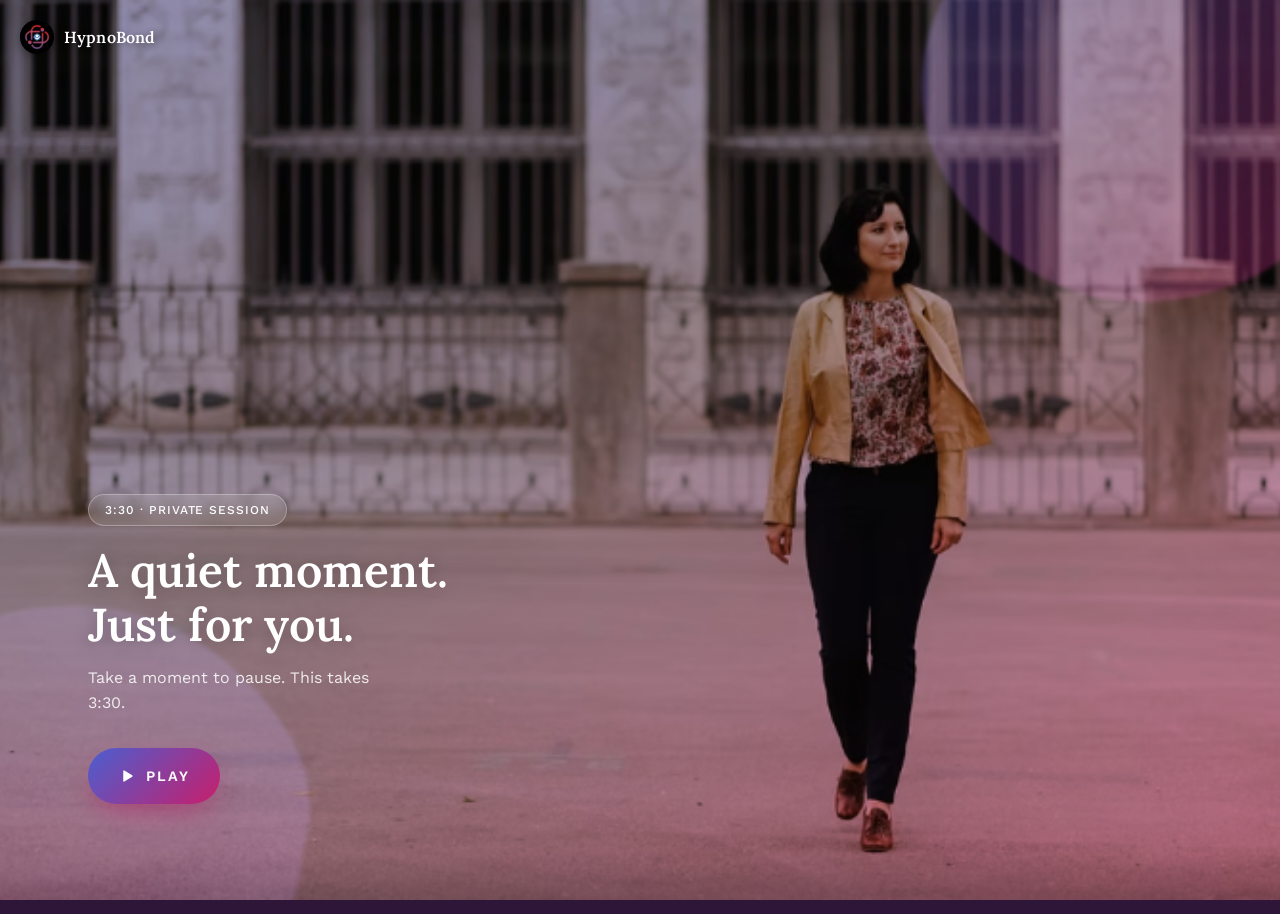
==== index.html @ 346a8b24 "Implement the concept without audio" ====
<!doctype html>
<html lang="en">
<head>
<meta charset="utf-8">
<meta name="viewport" content="width=device-width, initial-scale=1, viewport-fit=cover">
<title>HypnoBond Private</title>
<meta name="description" content="A private, guided moment from HypnoBond.">
<meta name="theme-color" content="#2E1638">
<link rel="icon" href="Assets/hypnobond-logo.jpg">
<link rel="apple-touch-icon" href="Assets/hypnobond-logo.jpg">

<link rel="preconnect" href="https://fonts.googleapis.com">
<link rel="preconnect" href="https://fonts.gstatic.com" crossorigin>
<link href="https://fonts.googleapis.com/css2?family=Lora:wght@500;600&family=Work+Sans:wght@400;500;600&display=swap" rel="stylesheet">

<link rel="stylesheet" href="styles/main.css">
</head>
<body data-state="arrival">

  <!-- Persistent atmosphere: photography + gradient + organic shapes. Stays mounted across every state; only its treatment (crop / blur / opacity) changes. -->
  <div class="atmosphere" aria-hidden="true">
    <div class="atmosphere__photo atmosphere__photo--arrival"></div>
    <div class="atmosphere__photo atmosphere__photo--quiet"></div>
    <div class="atmosphere__wash"></div>

    <svg class="atmosphere__blob atmosphere__blob--one" viewBox="0 0 600 600" preserveAspectRatio="xMidYMid slice">
      <defs>
        <linearGradient id="blobGradientOne" x1="0%" y1="0%" x2="100%" y2="100%">
          <stop offset="0%" stop-color="#4A5FD1"/>
          <stop offset="100%" stop-color="#C81E6B"/>
        </linearGradient>
      </defs>
      <path fill="url(#blobGradientOne)" d="M431,308Q414,416,306,436Q198,456,131,368Q64,280,124,181Q184,82,296,101Q408,120,433,214Q458,308,431,308Z"/>
    </svg>

    <svg class="atmosphere__blob atmosphere__blob--two" viewBox="0 0 600 600" preserveAspectRatio="xMidYMid slice">
      <defs>
        <linearGradient id="blobGradientTwo" x1="0%" y1="100%" x2="100%" y2="0%">
          <stop offset="0%" stop-color="#C81E6B"/>
          <stop offset="100%" stop-color="#4A5FD1"/>
        </linearGradient>
      </defs>
      <path fill="url(#blobGradientTwo)" d="M441,296Q432,392,338,422Q244,452,166,392Q88,332,101,232Q114,132,214,111Q314,90,388,157Q462,224,441,296Z"/>
    </svg>
  </div>

  <!-- Persistent brand mark. Not a navigation bar: a single fixed mark, present in every state. -->
  <header class="brand-mark">
    <span class="brand-mark__icon">
      <img src="Assets/hypnobond-logo.jpg" alt="" width="150" height="150">
    </span>
    <span class="brand-mark__word">HypnoBond</span>
  </header>

  <main class="experience">

    <!-- ARRIVAL -->
    <section class="view view--arrival" data-view="arrival" aria-hidden="false">
      <p class="badge">3:30 &middot; Private Session</p>
      <h1 class="headline">A quiet moment.<br>Just for you.</h1>
      <p class="supporting">Take a moment to pause. This takes 3:30.</p>

      <button class="cta" id="playButton" type="button">
        <span class="cta__icon" aria-hidden="true">
          <svg viewBox="0 0 24 24" width="18" height="18"><path fill="currentColor" d="M7 5.5v13a1 1 0 0 0 1.53.85l10.4-6.5a1 1 0 0 0 0-1.7l-10.4-6.5A1 1 0 0 0 7 5.5Z"/></svg>
        </span>
        <span class="cta__label">Play</span>
      </button>
    </section>

    <!-- AUDIO -->
    <section class="view view--audio" data-view="audio" aria-hidden="true">
      <p class="badge badge--quiet">3:30 &middot; Private Session</p>

      <div class="player">
        <svg class="player__ring" viewBox="0 0 140 140" aria-hidden="true">
          <defs>
            <linearGradient id="ringGradient" x1="0%" y1="0%" x2="100%" y2="100%">
              <stop offset="0%" stop-color="#4A5FD1"/>
              <stop offset="100%" stop-color="#C81E6B"/>
            </linearGradient>
          </defs>
          <circle class="player__ring-track" cx="70" cy="70" r="60"/>
          <circle class="player__ring-progress" id="ringProgress" cx="70" cy="70" r="60"/>
        </svg>

        <button class="player__control" id="playPauseButton" type="button" aria-label="Play">
          <svg class="icon icon--play" viewBox="0 0 24 24" width="26" height="26">
            <path fill="currentColor" d="M7 5.5v13a1 1 0 0 0 1.53.85l10.4-6.5a1 1 0 0 0 0-1.7l-10.4-6.5A1 1 0 0 0 7 5.5Z"/>
          </svg>
          <svg class="icon icon--pause is-hidden" viewBox="0 0 24 24" width="26" height="26">
            <path fill="currentColor" d="M7 5a1 1 0 0 1 1-1h2a1 1 0 0 1 1 1v14a1 1 0 0 1-1 1H8a1 1 0 0 1-1-1V5Zm7 0a1 1 0 0 1 1-1h2a1 1 0 0 1 1 1v14a1 1 0 0 1-1 1h-2a1 1 0 0 1-1-1V5Z"/>
          </svg>
        </button>
      </div>

      <p class="time" id="timeLabel" aria-live="off">0:00 / 3:30</p>

      <!-- Revealed only while paused (never during playback or autoplay). -->
      <button class="corner-action corner-action--left" id="backButton" type="button">Back</button>
      <button class="corner-action corner-action--right" id="reflectionCtaButton" type="button">Want us to send a reflection later?</button>
    </section>

    <!-- COMPLETION -->
    <section class="view view--completion" data-view="completion" aria-hidden="true">
      <h2 class="headline headline--completion">That&rsquo;s it.</h2>
      <p class="supporting supporting--completion">Continue with your day.</p>

      <!-- Revealed a few seconds after Completion settles, not simultaneously. -->
      <div class="reflect-invite" id="reflectInvite">
        <p class="reflect-invite__question">Would you like the option to reflect later?</p>
        <div class="choice-row">
          <button class="choice-btn" id="reflectYesInline" type="button">Yes</button>
          <button class="choice-btn choice-btn--ghost" id="reflectNotNowInline" type="button">Not now</button>
        </div>
      </div>
    </section>

    <!-- REFLECTION SETUP — prototype UI flow only, no backend/sending. -->
    <section class="view view--reflection" data-view="reflection" aria-hidden="true">
      <div class="reflect-panel" data-panel="ask">
        <h2 class="headline headline--reflect">Would you like the option to reflect later?</h2>
        <div class="choice-row">
          <button class="choice-btn" id="reflectYesFull" type="button">Yes</button>
          <button class="choice-btn choice-btn--ghost" id="reflectNotNowFull" type="button">Not now</button>
        </div>
      </div>

      <div class="reflect-panel" data-panel="timing">
        <h2 class="headline headline--reflect">When would you like to check back in?</h2>
        <div class="choice-row">
          <button class="choice-btn" data-timing="30m" type="button">30 minutes</button>
          <button class="choice-btn" data-timing="1h" type="button">1 hour</button>
          <button class="choice-btn" data-timing="3h" type="button">3 hours</button>
          <button class="choice-btn" data-timing="tomorrow" type="button">Tomorrow</button>
        </div>
      </div>

      <div class="reflect-panel" data-panel="channel">
        <h2 class="headline headline--reflect">How should we reach you?</h2>
        <div class="choice-row">
          <button class="choice-btn" data-channel="email" type="button">Email</button>
          <button class="choice-btn" data-channel="sms" type="button">SMS or WhatsApp</button>
        </div>
      </div>

      <div class="reflect-panel" data-panel="contact">
        <label class="field-label" id="reflectContactLabel" for="reflectContact">Email address</label>
        <input class="field" id="reflectContact" name="reflectContact" type="text" autocomplete="off">
      </div>

      <!-- Not part of the specified copy — a consistent step-back affordance
           reusing the same corner-action pattern from the Audio pause state,
           so no step in this flow is a dead end. Hidden on the first ("ask")
           panel since "Not now" already exits there. -->
      <button class="corner-action corner-action--left" id="reflectBackButton" type="button">Back</button>
    </section>

  </main>

  <!-- Live region for screen-reader state announcements only; no visible extra copy. -->
  <div class="visually-hidden" id="stateAnnouncer" role="status" aria-live="polite"></div>

  <script src="scripts/main.js"></script>
</body>
</html>
---- styles/main.css ----
/* ==========================================================================
   HYPNOBOND PRIVATE — Phase 1
   Design tokens extracted/approximated from the authentic HypnoBond site
   screenshots + reused brand assets. Single persistent experience shell;
   state transitions only (no route changes).
   ========================================================================== */

:root {
  /* Brand palette (approximated from HypnoBond screenshots) */
  --plum-900: #241531;   /* near-black plum used for text on light surfaces */
  --plum-800: #2E1638;   /* deepest atmosphere tone */
  --plum-700: #3A1E45;   /* header / utility-band tone */
  --indigo-500: #4A5FD1; /* gradient start */
  --magenta-500: #C81E6B;/* gradient end */
  --magenta-400: #D6247A;
  --blush-100: #F8E4EC;  /* soft pink surface, from the "About" section bg */
  --cream-50: #FBF7F4;   /* warm off-white canvas — avoids a stark/dark theme */
  --ink-muted: #6b5f72;  /* muted body copy on light surfaces */
  --white: #ffffff;

  --gradient-brand: linear-gradient(135deg, var(--indigo-500), var(--magenta-500));
  --gradient-brand-soft: linear-gradient(135deg, rgba(74,95,209,0.55), rgba(200,30,107,0.55));

  /* Type */
  --font-serif: 'Lora', 'PT Serif', Georgia, serif;
  --font-sans: 'Work Sans', 'Segoe UI', -apple-system, BlinkMacSystemFont, sans-serif;

  /* Motion */
  --ease-shell: cubic-bezier(0.22, 1, 0.36, 1);
  --duration-shell: 900ms;

  color-scheme: light;
}

* { box-sizing: border-box; }
html, body { height: 100%; }

body {
  margin: 0;
  font-family: var(--font-sans);
  background: var(--plum-800);
  color: var(--white);
  overflow-x: hidden;
  min-height: 100dvh;
  min-height: 100svh;
}

img { max-width: 100%; display: block; }

.visually-hidden {
  position: absolute;
  width: 1px; height: 1px;
  padding: 0; margin: -1px;
  overflow: hidden;
  clip: rect(0,0,0,0);
  white-space: nowrap;
  border: 0;
}

button {
  font-family: inherit;
  border: none;
  background: none;
  cursor: pointer;
  -webkit-tap-highlight-color: transparent;
}

/* ==========================================================================
   ATMOSPHERE — persistent background layer (photography + gradient + SVG)
   Shared across all three states; only its treatment changes per state.
   ========================================================================== */

.atmosphere {
  position: fixed;
  inset: 0;
  z-index: 0;
  overflow: hidden;
  background: var(--plum-800);
}

.atmosphere__photo {
  position: absolute;
  inset: 0;
  background-size: cover;
  background-position: center 30%;
  opacity: 0;
  transform: scale(1.06);
  filter: blur(0px) saturate(1);
  transition:
    opacity calc(var(--duration-shell) * 1.1) var(--ease-shell),
    transform calc(var(--duration-shell) * 1.4) var(--ease-shell),
    filter calc(var(--duration-shell) * 1.2) var(--ease-shell);
}

.atmosphere__photo--arrival {
  background-image: url('../Assets/Martina-landscape-image.png');
}

.atmosphere__photo--quiet {
  background-image: url('../Assets/Martina-img.jpeg');
  background-position: center 20%;
}

.atmosphere__wash {
  position: absolute;
  inset: 0;
  background: linear-gradient(155deg,
    rgba(74, 95, 209, 0.62) 0%,
    rgba(58, 30, 69, 0.55) 45%,
    rgba(200, 30, 107, 0.60) 100%);
  mix-blend-mode: multiply;
  transition: opacity calc(var(--duration-shell) * 1.1) var(--ease-shell),
              background calc(var(--duration-shell) * 1.1) var(--ease-shell);
}

.atmosphere__blob {
  position: absolute;
  width: 60vmax;
  height: 60vmax;
  opacity: 0.35;
  filter: blur(2px);
  transition: opacity var(--duration-shell) var(--ease-shell),
              transform calc(var(--duration-shell) * 1.6) var(--ease-shell);
  mix-blend-mode: screen;
}

.atmosphere__blob--one { top: -18vmax; right: -20vmax; }
.atmosphere__blob--two { bottom: -24vmax; left: -18vmax; opacity: 0.28; }

/* State: ARRIVAL — full photo, moderate wash, quiet blobs */
body[data-state="arrival"] .atmosphere__photo--arrival { opacity: 1; transform: scale(1); }
body[data-state="arrival"] .atmosphere__photo--quiet { opacity: 0; }
body[data-state="arrival"] .atmosphere__wash { opacity: 0.85; }
body[data-state="arrival"] .atmosphere__blob--one { transform: translate(4%, -4%); }
body[data-state="arrival"] .atmosphere__blob--two { transform: translate(-4%, 4%); }

/* State: AUDIO — photo recedes (scaled/blurred/dimmed), wash deepens, blobs step forward */
body[data-state="audio"] .atmosphere__photo--arrival {
  opacity: 0.45;
  transform: scale(1.18);
  filter: blur(6px) saturate(0.9);
}
body[data-state="audio"] .atmosphere__photo--quiet { opacity: 0; }
body[data-state="audio"] .atmosphere__wash { opacity: 1; }
body[data-state="audio"] .atmosphere__blob--one { transform: translate(-2%, 2%) scale(1.08); opacity: 0.45; }
body[data-state="audio"] .atmosphere__blob--two { transform: translate(2%, -2%) scale(1.08); opacity: 0.4; }

/* Audio, actively playing — recedes a step further than the paused/idle
   audio baseline above, so the control reads as the sole focus while
   something is actually happening. Pausing eases back to the baseline. */
body[data-state="audio"][data-playing="true"] .atmosphere__photo--arrival {
  opacity: 0.3;
  transform: scale(1.22);
  filter: blur(8px) saturate(0.85);
}
body[data-state="audio"][data-playing="true"] .atmosphere__blob--one { opacity: 0.3; }
body[data-state="audio"][data-playing="true"] .atmosphere__blob--two { opacity: 0.26; }
body[data-state="audio"][data-playing="true"] .brand-mark { opacity: 0.45; }
body[data-state="audio"][data-playing="true"] .badge--quiet { opacity: 0.55; }

/* State: COMPLETION — atmosphere settles; quiet portrait very subtle, gradient calm */
body[data-state="completion"] .atmosphere__photo--arrival { opacity: 0; }
body[data-state="completion"] .atmosphere__photo--quiet {
  opacity: 0.28;
  transform: scale(1.1);
  filter: blur(3px) saturate(0.85);
}
body[data-state="completion"] .atmosphere__wash {
  opacity: 0.9;
  background: linear-gradient(160deg,
    rgba(58, 30, 69, 0.75) 0%,
    rgba(74, 95, 209, 0.35) 55%,
    rgba(200, 30, 107, 0.30) 100%);
}
body[data-state="completion"] .atmosphere__blob--one { opacity: 0.22; transform: translate(6%, -6%) scale(0.9); }
body[data-state="completion"] .atmosphere__blob--two { opacity: 0.18; transform: translate(-6%, 6%) scale(0.9); }

/* ==========================================================================
   BRAND MARK — persistent, not a nav bar
   ========================================================================== */

.brand-mark {
  position: fixed;
  top: max(20px, env(safe-area-inset-top));
  left: 20px;
  z-index: 10;
  display: flex;
  align-items: center;
  gap: 10px;
  transition: opacity calc(var(--duration-shell) * 0.9) var(--ease-shell);
}

.brand-mark__icon {
  width: 34px;
  height: 34px;
  border-radius: 50%;
  overflow: hidden;
  flex-shrink: 0;
  box-shadow: 0 2px 10px rgba(0,0,0,0.35);
  background: var(--plum-900);
}

.brand-mark__icon img {
  width: 100%;
  height: 100%;
  object-fit: cover;
}

.brand-mark__word {
  font-family: var(--font-serif);
  font-weight: 600;
  font-size: 1rem;
  letter-spacing: 0.01em;
  color: var(--white);
  text-shadow: 0 1px 6px rgba(0,0,0,0.35);
}

/* ==========================================================================
   EXPERIENCE SHELL — the swapping content layer
   ========================================================================== */

.experience {
  position: relative;
  z-index: 1;
  min-height: 100dvh;
  min-height: 100svh;
  display: flex;
  flex-direction: column;
}

.view {
  position: absolute;
  inset: 0;
  display: flex;
  flex-direction: column;
  padding: 0 24px;
  opacity: 0;
  transform: translateY(14px);
  pointer-events: none;
  transition: opacity calc(var(--duration-shell) * 0.85) var(--ease-shell),
              transform calc(var(--duration-shell) * 0.85) var(--ease-shell);
}

.view--arrival {
  justify-content: flex-end;
  padding-bottom: max(56px, env(safe-area-inset-bottom));
}

.view--audio {
  justify-content: center;
  align-items: center;
  text-align: center;
  /* A touch of scale-in (on top of the shared fade/translate) so Audio
     feels like it settles into place from the CTA, not a hard cut to a
     separate screen. */
  transform: translateY(14px) scale(0.98);
}

.view--completion {
  justify-content: center;
  align-items: center;
  text-align: center;
}

/* Reflection Setup shares Completion's plain fade/translate (no scale-in) —
   it should read as growing out of Completion, not as its own app screen. */
.view--reflection {
  justify-content: center;
  align-items: center;
  text-align: center;
}

body[data-state="arrival"] .view--arrival,
body[data-state="completion"] .view--completion,
body[data-state="reflection"] .view--reflection {
  opacity: 1;
  transform: translateY(0);
  pointer-events: auto;
}

body[data-state="audio"] .view--audio {
  opacity: 1;
  transform: translateY(0) scale(1);
  pointer-events: auto;
}

/* ==========================================================================
   TYPOGRAPHY & SHARED ELEMENTS
   ========================================================================== */

.badge {
  align-self: flex-start;
  display: inline-flex;
  align-items: center;
  margin: 0 0 18px;
  padding: 8px 16px;
  border-radius: 999px;
  background: rgba(255,255,255,0.14);
  border: 1px solid rgba(255,255,255,0.28);
  backdrop-filter: blur(6px);
  -webkit-backdrop-filter: blur(6px);
  font-size: 0.75rem;
  font-weight: 500;
  letter-spacing: 0.08em;
  text-transform: uppercase;
  color: var(--white);
  transition: opacity calc(var(--duration-shell) * 0.9) var(--ease-shell);
}

.badge--quiet {
  align-self: center;
  opacity: 0.85;
}

.headline {
  margin: 0 0 14px;
  font-family: var(--font-serif);
  font-weight: 600;
  font-size: clamp(1.9rem, 7vw, 2.75rem);
  line-height: 1.18;
  color: var(--white);
  max-width: 15ch;
  text-shadow: 0 2px 18px rgba(0,0,0,0.25);
}

.headline--completion {
  max-width: 12ch;
  font-size: clamp(2rem, 7vw, 2.9rem);
}

.supporting {
  margin: 0 0 32px;
  font-size: 1rem;
  line-height: 1.55;
  color: rgba(255,255,255,0.86);
  max-width: 32ch;
}

.supporting--completion {
  margin-bottom: 0;
  color: rgba(255,255,255,0.78);
}

/* ==========================================================================
   ARRIVAL CTA
   ========================================================================== */

.cta {
  align-self: flex-start;
  display: inline-flex;
  align-items: center;
  gap: 10px;
  padding: 16px 30px;
  min-height: 56px;
  border-radius: 999px;
  background: var(--gradient-brand);
  color: var(--white);
  font-size: 0.9rem;
  font-weight: 600;
  letter-spacing: 0.14em;
  text-transform: uppercase;
  box-shadow: 0 12px 30px -8px rgba(200, 30, 107, 0.55);
  outline: none;
  transition: transform 220ms var(--ease-shell), box-shadow 220ms var(--ease-shell);
}

.cta:active {
  transform: scale(0.97);
  box-shadow: 0 6px 18px -6px rgba(200, 30, 107, 0.5);
}

/* Focus-visible only (keyboard/assistive-tech focus, not mouse/touch clicks).
   Layered ring — dark gap, white ring, brand-magenta glow — stays legible
   whether the button sits over the light plaza photo or the darker wash. */
.cta:focus-visible {
  box-shadow:
    0 12px 30px -8px rgba(200, 30, 107, 0.55),
    0 0 0 4px var(--plum-800),
    0 0 0 7px var(--white),
    0 0 0 10px rgba(200, 30, 107, 0.7);
}

.cta__icon {
  display: inline-flex;
  width: 18px;
  height: 18px;
}

/* ==========================================================================
   AUDIO PLAYER
   ========================================================================== */

.player {
  position: relative;
  width: clamp(180px, 50vw, 220px);
  height: clamp(180px, 50vw, 220px);
  margin-bottom: 24px;
  display: flex;
  align-items: center;
  justify-content: center;
}

/* Slow, quiet breathing while actually playing — not a waveform/visualizer,
   just enough life to signal "something is happening" without competing
   with the ring's own progress motion. Paused holds still. */
@keyframes hb-player-breathe {
  0%, 100% { transform: scale(1); }
  50% { transform: scale(1.035); }
}

body[data-state="audio"][data-playing="true"] .player {
  animation: hb-player-breathe 4200ms var(--ease-shell) infinite;
}

.player__ring {
  position: absolute;
  inset: 0;
  width: 100%;
  height: 100%;
  transform: rotate(-90deg);
}

.player__ring-track {
  fill: rgba(255,255,255,0.35);
  fill-opacity: 0.08;
  stroke: rgba(255,255,255,0.25);
  stroke-width: 2;
}

.player__ring-progress {
  fill: none;
  stroke: url(#ringGradient);
  stroke-width: 3;
  stroke-linecap: round;
  stroke-dasharray: 377;
  stroke-dashoffset: 377;
  transition: stroke-dashoffset 960ms linear;
}

.player__control {
  position: relative;
  z-index: 1;
  width: 84px;
  height: 84px;
  border-radius: 50%;
  display: flex;
  align-items: center;
  justify-content: center;
  background: var(--gradient-brand);
  color: var(--white);
  box-shadow: 0 14px 32px -10px rgba(200, 30, 107, 0.6);
  outline: none;
  transition: transform 220ms var(--ease-shell), box-shadow 220ms var(--ease-shell);
}

.player__control:active { transform: scale(0.94); }

/* Focus-visible only — same layered ring treatment as the Arrival CTA,
   so the focus language reads as one system across both controls. */
.player__control:focus-visible {
  box-shadow:
    0 14px 32px -10px rgba(200, 30, 107, 0.6),
    0 0 0 4px var(--plum-800),
    0 0 0 7px var(--white),
    0 0 0 10px rgba(200, 30, 107, 0.7);
}

.player__control .icon--play { margin-left: 3px; }
.player__control .is-hidden { display: none; }

.time {
  margin: 0;
  font-variant-numeric: tabular-nums;
  font-size: 0.95rem;
  letter-spacing: 0.04em;
  color: rgba(255,255,255,0.8);
}

/* ==========================================================================
   CORNER ACTIONS — Back / reflection CTA (Audio pause), step-back (Reflection)
   Quiet pill treatment (same family as .badge), not a loud primary CTA.
   ========================================================================== */

.corner-action {
  position: absolute;
  bottom: max(28px, env(safe-area-inset-bottom));
  display: inline-flex;
  align-items: center;
  justify-content: center;
  min-height: 44px;
  padding: 11px 18px;
  border-radius: 999px;
  background: rgba(255,255,255,0.12);
  border: 1px solid rgba(255,255,255,0.26);
  backdrop-filter: blur(6px);
  -webkit-backdrop-filter: blur(6px);
  color: var(--white);
  font-size: 0.78rem;
  font-weight: 500;
  line-height: 1.3;
  letter-spacing: 0.01em;
  text-align: left;
  outline: none;
  opacity: 0;
  transform: translateY(8px);
  pointer-events: none;
  transition: opacity calc(var(--duration-shell) * 0.7) var(--ease-shell),
              transform calc(var(--duration-shell) * 0.7) var(--ease-shell),
              background 200ms var(--ease-shell);
}

.corner-action:active { background: rgba(255,255,255,0.22); }

.corner-action--left { left: max(20px, env(safe-area-inset-left)); }

.corner-action--right {
  right: max(20px, env(safe-area-inset-right));
  max-width: 46%;
  text-align: right;
}

/* Only while paused in Audio — never during playback, never on autoplay.
   Scoped to .view--audio specifically: .corner-action is a shared class
   (also used by #reflectBackButton in the Reflection view), so an
   unscoped body[data-state="audio"] .corner-action would incorrectly
   reveal that unrelated button too since it matches by class anywhere
   in the DOM regardless of which view it actually belongs to. */
body[data-state="audio"][data-playing="false"] .view--audio .corner-action {
  opacity: 1;
  transform: translateY(0);
  pointer-events: auto;
}

/* Reflection Setup's step-back button — hidden on the first ("ask") panel. */
body[data-state="reflection"]:not([data-reflect-step="ask"]) #reflectBackButton {
  opacity: 1;
  transform: translateY(0);
  pointer-events: auto;
}

/* ==========================================================================
   CHOICE BUTTONS — Yes/Not now, timing, channel options
   ========================================================================== */

.choice-row {
  display: flex;
  flex-wrap: wrap;
  gap: 12px;
  justify-content: center;
}

.choice-btn {
  display: inline-flex;
  align-items: center;
  justify-content: center;
  min-width: 120px;
  min-height: 52px;
  padding: 14px 26px;
  border-radius: 999px;
  background: var(--gradient-brand);
  color: var(--white);
  font-size: 0.85rem;
  font-weight: 600;
  letter-spacing: 0.06em;
  text-transform: uppercase;
  outline: none;
  box-shadow: 0 10px 26px -8px rgba(200, 30, 107, 0.5);
  transition: transform 200ms var(--ease-shell), box-shadow 200ms var(--ease-shell), background 200ms var(--ease-shell);
}

.choice-btn:active { transform: scale(0.96); }

.choice-btn--ghost {
  background: rgba(255,255,255,0.12);
  border: 1px solid rgba(255,255,255,0.28);
  box-shadow: none;
}

.choice-btn--ghost:active { background: rgba(255,255,255,0.2); }

/* Same layered-ring language as the Phase 1 focus-visible treatment. */
.corner-action:focus-visible {
  box-shadow:
    0 0 0 4px var(--plum-800),
    0 0 0 7px var(--white),
    0 0 0 10px rgba(200, 30, 107, 0.7);
}

.choice-btn:focus-visible {
  box-shadow:
    0 10px 26px -8px rgba(200, 30, 107, 0.5),
    0 0 0 4px var(--plum-800),
    0 0 0 7px var(--white),
    0 0 0 10px rgba(200, 30, 107, 0.7);
}

/* ==========================================================================
   COMPLETION — delayed reflection invite
   Stays hidden until data-reflect-invite="visible" is set (a few seconds
   after Completion settles), so it never competes with "That's it."
   ========================================================================== */

.reflect-invite {
  margin-top: 40px;
  opacity: 0;
  transform: translateY(10px);
  pointer-events: none;
  transition: opacity calc(var(--duration-shell) * 1.1) var(--ease-shell),
              transform calc(var(--duration-shell) * 1.1) var(--ease-shell);
}

body[data-state="completion"][data-reflect-invite="visible"] .reflect-invite {
  opacity: 1;
  transform: translateY(0);
  pointer-events: auto;
}

.reflect-invite__question {
  margin: 0 0 18px;
  font-size: 0.95rem;
  line-height: 1.5;
  color: rgba(255,255,255,0.85);
}

/* ==========================================================================
   REFLECTION SETUP — calm, minimal, one question at a time
   ========================================================================== */

.reflect-panel {
  position: absolute;
  inset: 0;
  display: flex;
  flex-direction: column;
  align-items: center;
  justify-content: center;
  padding: 0 24px;
  opacity: 0;
  pointer-events: none;
  transition: opacity calc(var(--duration-shell) * 0.7) var(--ease-shell);
}

body[data-state="reflection"][data-reflect-step="ask"] .reflect-panel[data-panel="ask"],
body[data-state="reflection"][data-reflect-step="timing"] .reflect-panel[data-panel="timing"],
body[data-state="reflection"][data-reflect-step="channel"] .reflect-panel[data-panel="channel"],
body[data-state="reflection"][data-reflect-step="contact"] .reflect-panel[data-panel="contact"] {
  opacity: 1;
  pointer-events: auto;
}

.headline--reflect {
  max-width: 18ch;
  margin-bottom: 32px;
  font-size: clamp(1.5rem, 6vw, 2.1rem);
}

.field-label {
  display: block;
  margin-bottom: 10px;
  font-size: 0.85rem;
  letter-spacing: 0.03em;
  color: rgba(255,255,255,0.85);
}

.field {
  width: 100%;
  max-width: 320px;
  padding: 14px 18px;
  border-radius: 14px;
  border: 1px solid rgba(255,255,255,0.32);
  background: rgba(255,255,255,0.08);
  color: var(--white);
  font-family: inherit;
  font-size: 1rem;
  outline: none;
  transition: border-color 200ms var(--ease-shell), box-shadow 200ms var(--ease-shell);
}

.field::placeholder { color: rgba(255,255,255,0.45); }

.field:focus-visible {
  border-color: rgba(255,255,255,0.6);
  box-shadow:
    0 0 0 4px var(--plum-800),
    0 0 0 7px var(--white),
    0 0 0 10px rgba(200, 30, 107, 0.7);
}

/* ==========================================================================
   RESPONSIVE — mobile-first, layered up for tablet / desktop
   ========================================================================== */

@media (min-width: 600px) {
  .view--arrival { padding: 0 48px 72px; }
  .view--audio, .view--completion { padding: 0 48px; }
  .headline { font-size: clamp(2.3rem, 5vw, 3.2rem); }
  .player { width: clamp(220px, 30vw, 260px); height: clamp(220px, 30vw, 260px); }
}

@media (min-width: 1024px) {
  .view--arrival {
    max-width: 640px;
    padding: 0 0 96px 88px;
  }
  .view--audio, .view--completion { max-width: 640px; margin: 0 auto; }
  .headline { font-size: clamp(2.6rem, 3.6vw, 3.6rem); }

  /* More generous breathing room around the player on the larger canvas,
     so it doesn't read as a small widget lost in open space. */
  .badge--quiet { margin-bottom: 28px; }
  .player { margin-bottom: 32px; }
}

/* ==========================================================================
   MOTION SAFETY
   ========================================================================== */

@media (prefers-reduced-motion: reduce) {
  * {
    transition-duration: 1ms !important;
    animation-duration: 1ms !important;
  }
}

/* box-shadow focus rings are invisible under forced-colors (e.g. Windows
   High Contrast) since it strips custom shadows/backgrounds — fall back
   to a system-drawn outline there so focus is never lost. */
@media (forced-colors: active) {
  .cta:focus-visible,
  .player__control:focus-visible,
  .corner-action:focus-visible,
  .choice-btn:focus-visible,
  .field:focus-visible {
    outline: 3px solid CanvasText;
    outline-offset: 4px;
  }
}
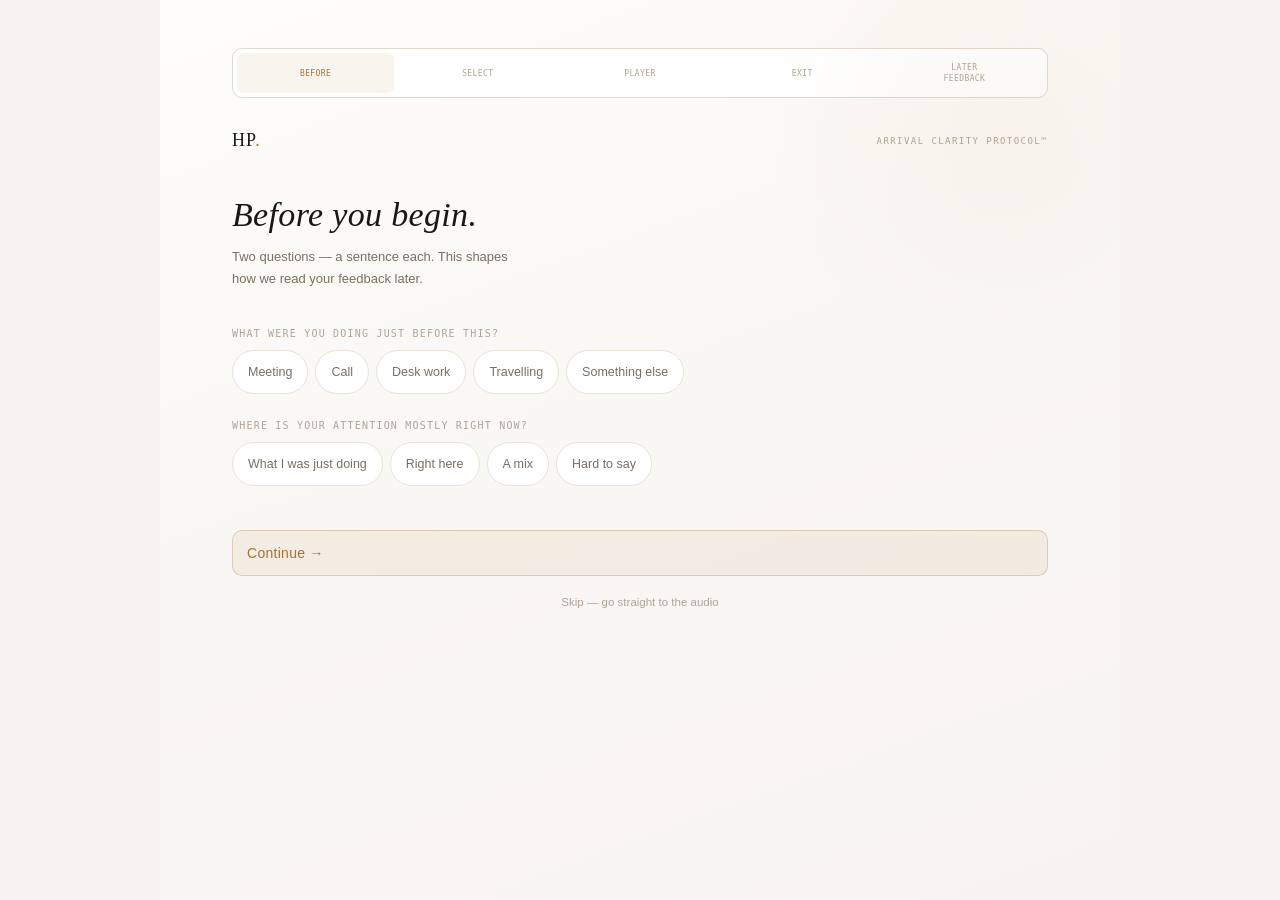
==== commit 54f64dec: "Change the layout" ====
--- a/index.html
+++ b/index.html
@@ -1,166 +1,231 @@
-<!doctype html>
+<!DOCTYPE html>
 <html lang="en">
 <head>
-<meta charset="utf-8">
-<meta name="viewport" content="width=device-width, initial-scale=1, viewport-fit=cover">
-<title>HypnoBond Private</title>
-<meta name="description" content="A private, guided moment from HypnoBond.">
-<meta name="theme-color" content="#2E1638">
-<link rel="icon" href="Assets/hypnobond-logo.jpg">
-<link rel="apple-touch-icon" href="Assets/hypnobond-logo.jpg">
-
+<meta charset="UTF-8">
+<meta name="viewport" content="width=device-width, initial-scale=1.0">
+<title>HypnoBond Private — Arrival Clarity Protocol</title>
+
+<!-- FIX: none of these existed in the original file (Sections 10-11 of the
+     implementation guide require them: no search indexing, iOS home-screen
+     behaviour, and a client-side CSP floor — real CSP headers still need
+     to be set at the hosting layer once deployed). -->
+<meta name="robots" content="noindex, nofollow">
+<meta name="theme-color" content="#F7F4F0">
+<meta name="apple-mobile-web-app-capable" content="yes">
+<meta http-equiv="Content-Security-Policy" content="default-src 'self'; style-src 'self' https://fonts.googleapis.com 'unsafe-inline'; font-src 'self' https://fonts.gstatic.com; img-src 'self' data:; media-src 'self' https://cdn.hypnobondprivate.com; connect-src 'self'; script-src 'self';">
+
+<!-- FIX: fonts were loaded via a CSS @import inside <style>, which blocks
+     the render tree on an extra round-trip. A <link> (with preconnect)
+     can be fetched in parallel with the rest of the page. Same fonts,
+     same weights — nothing about the type system changed. -->
 <link rel="preconnect" href="https://fonts.googleapis.com">
 <link rel="preconnect" href="https://fonts.gstatic.com" crossorigin>
-<link href="https://fonts.googleapis.com/css2?family=Lora:wght@500;600&family=Work+Sans:wght@400;500;600&display=swap" rel="stylesheet">
+<link href="https://fonts.googleapis.com/css2?family=Cormorant+Garamond:ital,wght@0,300;0,400;0,500;1,300;1,400&family=Inter:wght@300;400;500&family=IBM+Plex+Mono:wght@400;500&display=swap" rel="stylesheet">
 
 <link rel="stylesheet" href="styles/main.css">
 </head>
-<body data-state="arrival">
-
-  <!-- Persistent atmosphere: photography + gradient + organic shapes. Stays mounted across every state; only its treatment (crop / blur / opacity) changes. -->
-  <div class="atmosphere" aria-hidden="true">
-    <div class="atmosphere__photo atmosphere__photo--arrival"></div>
-    <div class="atmosphere__photo atmosphere__photo--quiet"></div>
-    <div class="atmosphere__wash"></div>
-
-    <svg class="atmosphere__blob atmosphere__blob--one" viewBox="0 0 600 600" preserveAspectRatio="xMidYMid slice">
-      <defs>
-        <linearGradient id="blobGradientOne" x1="0%" y1="0%" x2="100%" y2="100%">
-          <stop offset="0%" stop-color="#4A5FD1"/>
-          <stop offset="100%" stop-color="#C81E6B"/>
-        </linearGradient>
-      </defs>
-      <path fill="url(#blobGradientOne)" d="M431,308Q414,416,306,436Q198,456,131,368Q64,280,124,181Q184,82,296,101Q408,120,433,214Q458,308,431,308Z"/>
-    </svg>
-
-    <svg class="atmosphere__blob atmosphere__blob--two" viewBox="0 0 600 600" preserveAspectRatio="xMidYMid slice">
-      <defs>
-        <linearGradient id="blobGradientTwo" x1="0%" y1="100%" x2="100%" y2="0%">
-          <stop offset="0%" stop-color="#C81E6B"/>
-          <stop offset="100%" stop-color="#4A5FD1"/>
-        </linearGradient>
-      </defs>
-      <path fill="url(#blobGradientTwo)" d="M441,296Q432,392,338,422Q244,452,166,392Q88,332,101,232Q114,132,214,111Q314,90,388,157Q462,224,441,296Z"/>
-    </svg>
+<body>
+<div class="shell">
+
+  <!-- ══ PREVIEW NAV — testing/demo aid only. Lets a real end user jump
+       straight to any screen, including mid-audio or skipping the
+       reminder step, which breaks the intended linear QR-scan flow (and
+       the "no browser navigation between screens" rule in Section 4 of
+       the implementation guide). Remove this block before any real
+       deployment. Real buttons + aria-current so it's at least keyboard-
+       usable while it's here for testing. ══ -->
+  <nav class="previewnav" aria-label="Preview: jump to screen">
+    <button class="navbtn active" type="button" data-go="0">Before</button>
+    <button class="navbtn" type="button" data-go="1">Select</button>
+    <button class="navbtn" type="button" data-go="2">Player</button>
+    <button class="navbtn" type="button" data-go="3">Exit</button>
+    <a class="navbtn" href="reflect.html?id=preview">Later<br>Feedback</a>
+  </nav>
+
+  <!-- ══ TOP BAR ══ -->
+  <div class="topbar">
+    <div class="wordmark">HP<span>.</span></div>
+    <div class="tagline">Arrival Clarity Protocol™</div>
   </div>
 
-  <!-- Persistent brand mark. Not a navigation bar: a single fixed mark, present in every state. -->
-  <header class="brand-mark">
-    <span class="brand-mark__icon">
-      <img src="Assets/hypnobond-logo.jpg" alt="" width="150" height="150">
-    </span>
-    <span class="brand-mark__word">HypnoBond</span>
-  </header>
-
-  <main class="experience">
-
-    <!-- ARRIVAL -->
-    <section class="view view--arrival" data-view="arrival" aria-hidden="false">
-      <p class="badge">3:30 &middot; Private Session</p>
-      <h1 class="headline">A quiet moment.<br>Just for you.</h1>
-      <p class="supporting">Take a moment to pause. This takes 3:30.</p>
-
-      <button class="cta" id="playButton" type="button">
-        <span class="cta__icon" aria-hidden="true">
-          <svg viewBox="0 0 24 24" width="18" height="18"><path fill="currentColor" d="M7 5.5v13a1 1 0 0 0 1.53.85l10.4-6.5a1 1 0 0 0 0-1.7l-10.4-6.5A1 1 0 0 0 7 5.5Z"/></svg>
-        </span>
-        <span class="cta__label">Play</span>
-      </button>
-    </section>
-
-    <!-- AUDIO -->
-    <section class="view view--audio" data-view="audio" aria-hidden="true">
-      <p class="badge badge--quiet">3:30 &middot; Private Session</p>
-
-      <div class="player">
-        <svg class="player__ring" viewBox="0 0 140 140" aria-hidden="true">
-          <defs>
-            <linearGradient id="ringGradient" x1="0%" y1="0%" x2="100%" y2="100%">
-              <stop offset="0%" stop-color="#4A5FD1"/>
-              <stop offset="100%" stop-color="#C81E6B"/>
-            </linearGradient>
-          </defs>
-          <circle class="player__ring-track" cx="70" cy="70" r="60"/>
-          <circle class="player__ring-progress" id="ringProgress" cx="70" cy="70" r="60"/>
-        </svg>
-
-        <button class="player__control" id="playPauseButton" type="button" aria-label="Play">
-          <svg class="icon icon--play" viewBox="0 0 24 24" width="26" height="26">
-            <path fill="currentColor" d="M7 5.5v13a1 1 0 0 0 1.53.85l10.4-6.5a1 1 0 0 0 0-1.7l-10.4-6.5A1 1 0 0 0 7 5.5Z"/>
-          </svg>
-          <svg class="icon icon--pause is-hidden" viewBox="0 0 24 24" width="26" height="26">
-            <path fill="currentColor" d="M7 5a1 1 0 0 1 1-1h2a1 1 0 0 1 1 1v14a1 1 0 0 1-1 1H8a1 1 0 0 1-1-1V5Zm7 0a1 1 0 0 1 1-1h2a1 1 0 0 1 1 1v14a1 1 0 0 1-1 1h-2a1 1 0 0 1-1-1V5Z"/>
-          </svg>
-        </button>
-      </div>
-
-      <p class="time" id="timeLabel" aria-live="off">0:00 / 3:30</p>
-
-      <!-- Revealed only while paused (never during playback or autoplay). -->
-      <button class="corner-action corner-action--left" id="backButton" type="button">Back</button>
-      <button class="corner-action corner-action--right" id="reflectionCtaButton" type="button">Want us to send a reflection later?</button>
-    </section>
-
-    <!-- COMPLETION -->
-    <section class="view view--completion" data-view="completion" aria-hidden="true">
-      <h2 class="headline headline--completion">That&rsquo;s it.</h2>
-      <p class="supporting supporting--completion">Continue with your day.</p>
-
-      <!-- Revealed a few seconds after Completion settles, not simultaneously. -->
-      <div class="reflect-invite" id="reflectInvite">
-        <p class="reflect-invite__question">Would you like the option to reflect later?</p>
-        <div class="choice-row">
-          <button class="choice-btn" id="reflectYesInline" type="button">Yes</button>
-          <button class="choice-btn choice-btn--ghost" id="reflectNotNowInline" type="button">Not now</button>
-        </div>
-      </div>
-    </section>
-
-    <!-- REFLECTION SETUP — prototype UI flow only, no backend/sending. -->
-    <section class="view view--reflection" data-view="reflection" aria-hidden="true">
-      <div class="reflect-panel" data-panel="ask">
-        <h2 class="headline headline--reflect">Would you like the option to reflect later?</h2>
-        <div class="choice-row">
-          <button class="choice-btn" id="reflectYesFull" type="button">Yes</button>
-          <button class="choice-btn choice-btn--ghost" id="reflectNotNowFull" type="button">Not now</button>
-        </div>
-      </div>
-
-      <div class="reflect-panel" data-panel="timing">
-        <h2 class="headline headline--reflect">When would you like to check back in?</h2>
-        <div class="choice-row">
-          <button class="choice-btn" data-timing="30m" type="button">30 minutes</button>
-          <button class="choice-btn" data-timing="1h" type="button">1 hour</button>
-          <button class="choice-btn" data-timing="3h" type="button">3 hours</button>
-          <button class="choice-btn" data-timing="tomorrow" type="button">Tomorrow</button>
-        </div>
-      </div>
-
-      <div class="reflect-panel" data-panel="channel">
-        <h2 class="headline headline--reflect">How should we reach you?</h2>
-        <div class="choice-row">
-          <button class="choice-btn" data-channel="email" type="button">Email</button>
-          <button class="choice-btn" data-channel="sms" type="button">SMS or WhatsApp</button>
-        </div>
-      </div>
-
-      <div class="reflect-panel" data-panel="contact">
-        <label class="field-label" id="reflectContactLabel" for="reflectContact">Email address</label>
-        <input class="field" id="reflectContact" name="reflectContact" type="text" autocomplete="off">
-      </div>
-
-      <!-- Not part of the specified copy — a consistent step-back affordance
-           reusing the same corner-action pattern from the Audio pause state,
-           so no step in this flow is a dead end. Hidden on the first ("ask")
-           panel since "Not now" already exits there. -->
-      <button class="corner-action corner-action--left" id="reflectBackButton" type="button">Back</button>
-    </section>
-
-  </main>
-
-  <!-- Live region for screen-reader state announcements only; no visible extra copy. -->
-  <div class="visually-hidden" id="stateAnnouncer" role="status" aria-live="polite"></div>
-
-  <script src="scripts/main.js"></script>
+  <!-- ══════════════════════════════════════════ -->
+  <!-- SCREEN 0: BEFORE (quick pre-audio capture) -->
+  <!-- ══════════════════════════════════════════ -->
+  <section class="screen active" id="s0">
+    <h1 class="before-title">Before you begin.</h1>
+    <p class="before-sub">Two questions — a sentence each. This shapes how we read your feedback later.</p>
+
+    <div class="q-block">
+      <div class="q-label" id="qlabel-a">What were you doing just before this?</div>
+      <!-- FIX: pills were <div onclick>, unreachable by keyboard (verified:
+           Tab skipped over every one during review). Now real buttons with
+           aria-pressed reflecting selection state, grouped for screen
+           readers via aria-labelledby + role="group". -->
+      <div class="pill-row" role="group" aria-labelledby="qlabel-a">
+        <button class="pill" type="button" aria-pressed="false">Meeting</button>
+        <button class="pill" type="button" aria-pressed="false">Call</button>
+        <button class="pill" type="button" aria-pressed="false">Desk work</button>
+        <button class="pill" type="button" aria-pressed="false">Travelling</button>
+        <button class="pill" type="button" aria-pressed="false">Something else</button>
+      </div>
+    </div>
+
+    <div class="q-block">
+      <div class="q-label" id="qlabel-b">Where is your attention mostly right now?</div>
+      <div class="pill-row" role="group" aria-labelledby="qlabel-b">
+        <button class="pill" type="button" aria-pressed="false">What I was just doing</button>
+        <button class="pill" type="button" aria-pressed="false">Right here</button>
+        <button class="pill" type="button" aria-pressed="false">A mix</button>
+        <button class="pill" type="button" aria-pressed="false">Hard to say</button>
+      </div>
+    </div>
+
+    <button class="continue-btn" type="button" id="continueBtn">Continue →</button>
+    <button class="skip-link" type="button" id="skipBtn">Skip — go straight to the audio</button>
+  </section>
+
+  <!-- ══════════════════════════════════════════ -->
+  <!-- SCREEN 1: AUDIO SELECTION                 -->
+  <!-- ══════════════════════════════════════════ -->
+  <section class="screen" id="s1">
+    <div class="sel-eyebrow">Select a direction</div>
+    <h2 class="sel-title">What does this moment need?</h2>
+
+    <!-- FIX: cards were <div onclick>, unreachable by keyboard. Now real
+         buttons; aria-pressed reflects the chosen state. -->
+    <div class="audio-cards" id="audioCards" role="group" aria-label="Select a direction">
+      <button class="acard" type="button" id="card-1"
+        data-name="Clear the Noise™" data-dur="3:30" data-seconds="210"
+        data-src="https://cdn.hypnobondprivate.com/audio/clear-the-noise.mp3" aria-pressed="false">
+        <div class="acard-top">
+          <div class="acard-name">Clear the Noise™</div>
+          <div class="acard-dur">3:30</div>
+        </div>
+        <div class="acard-desc">For overloaded or mentally saturated states. When too much is still running underneath.</div>
+        <div class="acard-state">→ Selected</div>
+      </button>
+
+      <button class="acard" type="button" id="card-2"
+        data-name="Sharpen Focus™" data-dur="3:10" data-seconds="190"
+        data-src="https://cdn.hypnobondprivate.com/audio/sharpen-focus.mp3" aria-pressed="false">
+        <div class="acard-top">
+          <div class="acard-name">Sharpen Focus™</div>
+          <div class="acard-dur">3:10</div>
+        </div>
+        <div class="acard-desc">For activated states. When the mind is engaged but needs cleaner directional pull before arrival.</div>
+        <div class="acard-state">→ Selected</div>
+      </button>
+
+      <button class="acard" type="button" id="card-3"
+        data-name="Arrive Quietly™" data-dur="4:00" data-seconds="240"
+        data-src="https://cdn.hypnobondprivate.com/audio/arrive-quietly.mp3" aria-pressed="false">
+        <div class="acard-top">
+          <div class="acard-name">Arrive Quietly™</div>
+          <div class="acard-dur">4:00</div>
+        </div>
+        <div class="acard-desc">For extended transit or high-demand travel. A longer sequence for deeper residue.</div>
+        <div class="acard-state">→ Selected</div>
+      </button>
+
+      <button class="acard" type="button" id="card-4"
+        data-name="Ground + Begin™" data-dur="2:45" data-seconds="165"
+        data-src="https://cdn.hypnobondprivate.com/audio/ground-and-begin.mp3" aria-pressed="false">
+        <div class="acard-top">
+          <div class="acard-name">Ground + Begin™</div>
+          <div class="acard-dur">2:45</div>
+        </div>
+        <div class="acard-desc">For compressed transitions. When the window is short and re-engagement is immediate.</div>
+        <div class="acard-state">→ Selected</div>
+      </button>
+    </div>
+
+    <div class="context-note">
+      <strong>Not sure which?</strong> If attention feels scattered or cluttered, start with Clear the Noise™. If you feel activated and alert but need focus, Sharpen Focus™.
+    </div>
+
+    <button class="begin-btn" id="beginbtn" type="button" disabled>Begin</button>
+  </section>
+
+  <!-- ══════════════════════════════════════════ -->
+  <!-- SCREEN 2: PLAYER                          -->
+  <!-- ══════════════════════════════════════════ -->
+  <section class="screen" id="s2">
+    <div class="now-playing">
+      <div class="np-eye">Now playing</div>
+      <div class="np-name" id="npname">Clear the Noise™</div>
+    </div>
+
+    <div class="bigplay-wrap">
+      <!-- FIX: was a <div onclick> — the single most important control on
+           the page (starts the audio) and completely unreachable by
+           keyboard. aria-label kept in sync with play/pause state in JS. -->
+      <button class="bigplay" id="bigplay" type="button" aria-label="Play">
+        <svg class="icon-play" viewBox="0 0 24 24" aria-hidden="true"><path d="M7 4l13 8-13 8z"/></svg>
+        <svg class="icon-pause" viewBox="0 0 24 24" aria-hidden="true"><path d="M7 4h4v16H7zM15 4h4v16h-4z"/></svg>
+      </button>
+    </div>
+
+    <div class="prog-area" id="progarea">
+      <div class="prog-track">
+        <div class="prog-fill" id="pfill"></div>
+      </div>
+      <div class="prog-time">
+        <span id="tnow">0:00</span>
+        <span id="tdur">3:30</span>
+      </div>
+    </div>
+
+    <p class="pause-msg" id="pausemsg"></p>
+
+    <!-- FIX: there was no <audio> element anywhere in the original file —
+         the "player" was a pure JS timer with a hardcoded x7 speed
+         multiplier (confirmed by testing: a 3:30 track visually finished
+         in ~30 real seconds). This is the real HTML Audio API the
+         implementation guide requires; src is set from the chosen card's
+         data-src when Begin is pressed. Real MP3s still need to be
+         supplied (see Section 14 of the guide) — until then playback
+         will fail to actually produce sound, caught in JS so it never
+         crashes the page. -->
+    <audio id="audioEl" preload="auto" playsinline></audio>
+  </section>
+
+  <!-- ══════════════════════════════════════════ -->
+  <!-- SCREEN 3: EXIT + REMINDER                 -->
+  <!-- ══════════════════════════════════════════ -->
+  <section class="screen" id="s3">
+    <div class="exit-wrap">
+      <h2 class="exit-title">That's it.</h2>
+      <p class="exit-body">Continue with your day. Nothing else to do right now.</p>
+    </div>
+
+    <div class="reminder-box">
+      <p class="rem-q">We'll send one or two short questions later. When suits you?</p>
+      <div class="time-chips" id="tchips" role="group" aria-label="When should we send it">
+        <button class="tchip" type="button" data-time="30min" aria-pressed="false">30 minutes</button>
+        <button class="tchip" type="button" data-time="evening" aria-pressed="false">This evening</button>
+        <button class="tchip" type="button" data-time="tomorrow" aria-pressed="false">Tomorrow</button>
+        <button class="tchip" type="button" data-time="none" aria-pressed="false">Not now</button>
+      </div>
+
+      <div class="chan-reveal" id="chanreveal">
+        <div class="chan-inner">
+          <div class="q-label" id="qlabel-chan" style="margin-bottom:10px;">Where should we send it?</div>
+          <div class="chan-row" role="group" aria-labelledby="qlabel-chan">
+            <button class="cchan" type="button" data-channel="sms" aria-pressed="false">Text</button>
+            <button class="cchan" type="button" data-channel="email" aria-pressed="false">Email</button>
+          </div>
+          <input class="input-field" id="contact" type="text" placeholder="Your number or email" autocomplete="off">
+          <button class="set-btn" id="setBtn" type="button">Done</button>
+        </div>
+      </div>
+
+      <p class="settled" id="settled">Set — we'll be brief.</p>
+    </div>
+    <p class="privacy">Stays with HypnoBond Private.<br>Nothing shared publicly.</p>
+  </section>
+
+</div><!-- /shell -->
+
+<script src="scripts/main.js"></script>
 </body>
-</html>+</html>
--- a/styles/main.css
+++ b/styles/main.css
@@ -1,736 +1,793 @@
 /* ==========================================================================
-   HYPNOBOND PRIVATE — Phase 1
-   Design tokens extracted/approximated from the authentic HypnoBond site
-   screenshots + reused brand assets. Single persistent experience shell;
-   state transitions only (no route changes).
+   HYPNOBOND PRIVATE — based on HP_Landing_v5_Light_2.html
+   Design tokens and screen copy are unchanged from that file. This pass
+   only fixes technical/accessibility/performance issues found in review:
+   see the inline comments marked FIX for what changed and why.
    ========================================================================== */
 
-:root {
-  /* Brand palette (approximated from HypnoBond screenshots) */
-  --plum-900: #241531;   /* near-black plum used for text on light surfaces */
-  --plum-800: #2E1638;   /* deepest atmosphere tone */
-  --plum-700: #3A1E45;   /* header / utility-band tone */
-  --indigo-500: #4A5FD1; /* gradient start */
-  --magenta-500: #C81E6B;/* gradient end */
-  --magenta-400: #D6247A;
-  --blush-100: #F8E4EC;  /* soft pink surface, from the "About" section bg */
-  --cream-50: #FBF7F4;   /* warm off-white canvas — avoids a stark/dark theme */
-  --ink-muted: #6b5f72;  /* muted body copy on light surfaces */
-  --white: #ffffff;
-
-  --gradient-brand: linear-gradient(135deg, var(--indigo-500), var(--magenta-500));
-  --gradient-brand-soft: linear-gradient(135deg, rgba(74,95,209,0.55), rgba(200,30,107,0.55));
-
-  /* Type */
-  --font-serif: 'Lora', 'PT Serif', Georgia, serif;
-  --font-sans: 'Work Sans', 'Segoe UI', -apple-system, BlinkMacSystemFont, sans-serif;
-
-  /* Motion */
-  --ease-shell: cubic-bezier(0.22, 1, 0.36, 1);
-  --duration-shell: 900ms;
-
-  color-scheme: light;
-}
-
-* { box-sizing: border-box; }
-html, body { height: 100%; }
-
-body {
-  margin: 0;
-  font-family: var(--font-sans);
-  background: var(--plum-800);
-  color: var(--white);
-  overflow-x: hidden;
-  min-height: 100dvh;
-  min-height: 100svh;
-}
-
-img { max-width: 100%; display: block; }
-
-.visually-hidden {
-  position: absolute;
-  width: 1px; height: 1px;
-  padding: 0; margin: -1px;
-  overflow: hidden;
-  clip: rect(0,0,0,0);
-  white-space: nowrap;
-  border: 0;
-}
-
-button {
-  font-family: inherit;
-  border: none;
-  background: none;
-  cursor: pointer;
-  -webkit-tap-highlight-color: transparent;
-}
-
-/* ==========================================================================
-   ATMOSPHERE — persistent background layer (photography + gradient + SVG)
-   Shared across all three states; only its treatment changes per state.
-   ========================================================================== */
-
-.atmosphere {
-  position: fixed;
-  inset: 0;
-  z-index: 0;
-  overflow: hidden;
-  background: var(--plum-800);
-}
-
-.atmosphere__photo {
-  position: absolute;
-  inset: 0;
-  background-size: cover;
-  background-position: center 30%;
-  opacity: 0;
-  transform: scale(1.06);
-  filter: blur(0px) saturate(1);
-  transition:
-    opacity calc(var(--duration-shell) * 1.1) var(--ease-shell),
-    transform calc(var(--duration-shell) * 1.4) var(--ease-shell),
-    filter calc(var(--duration-shell) * 1.2) var(--ease-shell);
-}
-
-.atmosphere__photo--arrival {
-  background-image: url('../Assets/Martina-landscape-image.png');
-}
-
-.atmosphere__photo--quiet {
-  background-image: url('../Assets/Martina-img.jpeg');
-  background-position: center 20%;
-}
-
-.atmosphere__wash {
-  position: absolute;
-  inset: 0;
-  background: linear-gradient(155deg,
-    rgba(74, 95, 209, 0.62) 0%,
-    rgba(58, 30, 69, 0.55) 45%,
-    rgba(200, 30, 107, 0.60) 100%);
-  mix-blend-mode: multiply;
-  transition: opacity calc(var(--duration-shell) * 1.1) var(--ease-shell),
-              background calc(var(--duration-shell) * 1.1) var(--ease-shell);
-}
-
-.atmosphere__blob {
-  position: absolute;
-  width: 60vmax;
-  height: 60vmax;
-  opacity: 0.35;
-  filter: blur(2px);
-  transition: opacity var(--duration-shell) var(--ease-shell),
-              transform calc(var(--duration-shell) * 1.6) var(--ease-shell);
-  mix-blend-mode: screen;
-}
-
-.atmosphere__blob--one { top: -18vmax; right: -20vmax; }
-.atmosphere__blob--two { bottom: -24vmax; left: -18vmax; opacity: 0.28; }
-
-/* State: ARRIVAL — full photo, moderate wash, quiet blobs */
-body[data-state="arrival"] .atmosphere__photo--arrival { opacity: 1; transform: scale(1); }
-body[data-state="arrival"] .atmosphere__photo--quiet { opacity: 0; }
-body[data-state="arrival"] .atmosphere__wash { opacity: 0.85; }
-body[data-state="arrival"] .atmosphere__blob--one { transform: translate(4%, -4%); }
-body[data-state="arrival"] .atmosphere__blob--two { transform: translate(-4%, 4%); }
-
-/* State: AUDIO — photo recedes (scaled/blurred/dimmed), wash deepens, blobs step forward */
-body[data-state="audio"] .atmosphere__photo--arrival {
-  opacity: 0.45;
-  transform: scale(1.18);
-  filter: blur(6px) saturate(0.9);
-}
-body[data-state="audio"] .atmosphere__photo--quiet { opacity: 0; }
-body[data-state="audio"] .atmosphere__wash { opacity: 1; }
-body[data-state="audio"] .atmosphere__blob--one { transform: translate(-2%, 2%) scale(1.08); opacity: 0.45; }
-body[data-state="audio"] .atmosphere__blob--two { transform: translate(2%, -2%) scale(1.08); opacity: 0.4; }
-
-/* Audio, actively playing — recedes a step further than the paused/idle
-   audio baseline above, so the control reads as the sole focus while
-   something is actually happening. Pausing eases back to the baseline. */
-body[data-state="audio"][data-playing="true"] .atmosphere__photo--arrival {
-  opacity: 0.3;
-  transform: scale(1.22);
-  filter: blur(8px) saturate(0.85);
-}
-body[data-state="audio"][data-playing="true"] .atmosphere__blob--one { opacity: 0.3; }
-body[data-state="audio"][data-playing="true"] .atmosphere__blob--two { opacity: 0.26; }
-body[data-state="audio"][data-playing="true"] .brand-mark { opacity: 0.45; }
-body[data-state="audio"][data-playing="true"] .badge--quiet { opacity: 0.55; }
-
-/* State: COMPLETION — atmosphere settles; quiet portrait very subtle, gradient calm */
-body[data-state="completion"] .atmosphere__photo--arrival { opacity: 0; }
-body[data-state="completion"] .atmosphere__photo--quiet {
-  opacity: 0.28;
-  transform: scale(1.1);
-  filter: blur(3px) saturate(0.85);
-}
-body[data-state="completion"] .atmosphere__wash {
-  opacity: 0.9;
-  background: linear-gradient(160deg,
-    rgba(58, 30, 69, 0.75) 0%,
-    rgba(74, 95, 209, 0.35) 55%,
-    rgba(200, 30, 107, 0.30) 100%);
-}
-body[data-state="completion"] .atmosphere__blob--one { opacity: 0.22; transform: translate(6%, -6%) scale(0.9); }
-body[data-state="completion"] .atmosphere__blob--two { opacity: 0.18; transform: translate(-6%, 6%) scale(0.9); }
-
-/* ==========================================================================
-   BRAND MARK — persistent, not a nav bar
-   ========================================================================== */
-
-.brand-mark {
-  position: fixed;
-  top: max(20px, env(safe-area-inset-top));
-  left: 20px;
-  z-index: 10;
-  display: flex;
-  align-items: center;
-  gap: 10px;
-  transition: opacity calc(var(--duration-shell) * 0.9) var(--ease-shell);
-}
-
-.brand-mark__icon {
-  width: 34px;
-  height: 34px;
-  border-radius: 50%;
-  overflow: hidden;
-  flex-shrink: 0;
-  box-shadow: 0 2px 10px rgba(0,0,0,0.35);
-  background: var(--plum-900);
-}
-
-.brand-mark__icon img {
-  width: 100%;
-  height: 100%;
-  object-fit: cover;
-}
-
-.brand-mark__word {
-  font-family: var(--font-serif);
-  font-weight: 600;
-  font-size: 1rem;
-  letter-spacing: 0.01em;
-  color: var(--white);
-  text-shadow: 0 1px 6px rgba(0,0,0,0.35);
-}
-
-/* ==========================================================================
-   EXPERIENCE SHELL — the swapping content layer
-   ========================================================================== */
-
-.experience {
-  position: relative;
-  z-index: 1;
-  min-height: 100dvh;
-  min-height: 100svh;
-  display: flex;
-  flex-direction: column;
-}
-
-.view {
-  position: absolute;
-  inset: 0;
-  display: flex;
-  flex-direction: column;
-  padding: 0 24px;
-  opacity: 0;
-  transform: translateY(14px);
-  pointer-events: none;
-  transition: opacity calc(var(--duration-shell) * 0.85) var(--ease-shell),
-              transform calc(var(--duration-shell) * 0.85) var(--ease-shell);
-}
-
-.view--arrival {
-  justify-content: flex-end;
-  padding-bottom: max(56px, env(safe-area-inset-bottom));
-}
-
-.view--audio {
-  justify-content: center;
-  align-items: center;
-  text-align: center;
-  /* A touch of scale-in (on top of the shared fade/translate) so Audio
-     feels like it settles into place from the CTA, not a hard cut to a
-     separate screen. */
-  transform: translateY(14px) scale(0.98);
-}
-
-.view--completion {
-  justify-content: center;
-  align-items: center;
-  text-align: center;
-}
-
-/* Reflection Setup shares Completion's plain fade/translate (no scale-in) —
-   it should read as growing out of Completion, not as its own app screen. */
-.view--reflection {
-  justify-content: center;
-  align-items: center;
-  text-align: center;
-}
-
-body[data-state="arrival"] .view--arrival,
-body[data-state="completion"] .view--completion,
-body[data-state="reflection"] .view--reflection {
-  opacity: 1;
-  transform: translateY(0);
-  pointer-events: auto;
-}
-
-body[data-state="audio"] .view--audio {
-  opacity: 1;
-  transform: translateY(0) scale(1);
-  pointer-events: auto;
-}
-
-/* ==========================================================================
-   TYPOGRAPHY & SHARED ELEMENTS
-   ========================================================================== */
-
-.badge {
-  align-self: flex-start;
-  display: inline-flex;
-  align-items: center;
-  margin: 0 0 18px;
-  padding: 8px 16px;
-  border-radius: 999px;
-  background: rgba(255,255,255,0.14);
-  border: 1px solid rgba(255,255,255,0.28);
-  backdrop-filter: blur(6px);
-  -webkit-backdrop-filter: blur(6px);
-  font-size: 0.75rem;
-  font-weight: 500;
-  letter-spacing: 0.08em;
-  text-transform: uppercase;
-  color: var(--white);
-  transition: opacity calc(var(--duration-shell) * 0.9) var(--ease-shell);
-}
-
-.badge--quiet {
-  align-self: center;
-  opacity: 0.85;
-}
-
-.headline {
-  margin: 0 0 14px;
-  font-family: var(--font-serif);
-  font-weight: 600;
-  font-size: clamp(1.9rem, 7vw, 2.75rem);
-  line-height: 1.18;
-  color: var(--white);
-  max-width: 15ch;
-  text-shadow: 0 2px 18px rgba(0,0,0,0.25);
-}
-
-.headline--completion {
-  max-width: 12ch;
-  font-size: clamp(2rem, 7vw, 2.9rem);
-}
-
-.supporting {
-  margin: 0 0 32px;
-  font-size: 1rem;
-  line-height: 1.55;
-  color: rgba(255,255,255,0.86);
-  max-width: 32ch;
-}
-
-.supporting--completion {
-  margin-bottom: 0;
-  color: rgba(255,255,255,0.78);
-}
-
-/* ==========================================================================
-   ARRIVAL CTA
-   ========================================================================== */
-
-.cta {
-  align-self: flex-start;
-  display: inline-flex;
-  align-items: center;
-  gap: 10px;
-  padding: 16px 30px;
-  min-height: 56px;
-  border-radius: 999px;
-  background: var(--gradient-brand);
-  color: var(--white);
-  font-size: 0.9rem;
-  font-weight: 600;
-  letter-spacing: 0.14em;
-  text-transform: uppercase;
-  box-shadow: 0 12px 30px -8px rgba(200, 30, 107, 0.55);
-  outline: none;
-  transition: transform 220ms var(--ease-shell), box-shadow 220ms var(--ease-shell);
-}
-
-.cta:active {
-  transform: scale(0.97);
-  box-shadow: 0 6px 18px -6px rgba(200, 30, 107, 0.5);
-}
-
-/* Focus-visible only (keyboard/assistive-tech focus, not mouse/touch clicks).
-   Layered ring — dark gap, white ring, brand-magenta glow — stays legible
-   whether the button sits over the light plaza photo or the darker wash. */
-.cta:focus-visible {
-  box-shadow:
-    0 12px 30px -8px rgba(200, 30, 107, 0.55),
-    0 0 0 4px var(--plum-800),
-    0 0 0 7px var(--white),
-    0 0 0 10px rgba(200, 30, 107, 0.7);
-}
-
-.cta__icon {
-  display: inline-flex;
-  width: 18px;
-  height: 18px;
-}
-
-/* ==========================================================================
-   AUDIO PLAYER
-   ========================================================================== */
-
-.player {
-  position: relative;
-  width: clamp(180px, 50vw, 220px);
-  height: clamp(180px, 50vw, 220px);
-  margin-bottom: 24px;
-  display: flex;
-  align-items: center;
-  justify-content: center;
-}
-
-/* Slow, quiet breathing while actually playing — not a waveform/visualizer,
-   just enough life to signal "something is happening" without competing
-   with the ring's own progress motion. Paused holds still. */
-@keyframes hb-player-breathe {
-  0%, 100% { transform: scale(1); }
-  50% { transform: scale(1.035); }
-}
-
-body[data-state="audio"][data-playing="true"] .player {
-  animation: hb-player-breathe 4200ms var(--ease-shell) infinite;
-}
-
-.player__ring {
-  position: absolute;
-  inset: 0;
-  width: 100%;
-  height: 100%;
-  transform: rotate(-90deg);
-}
-
-.player__ring-track {
-  fill: rgba(255,255,255,0.35);
-  fill-opacity: 0.08;
-  stroke: rgba(255,255,255,0.25);
-  stroke-width: 2;
-}
-
-.player__ring-progress {
-  fill: none;
-  stroke: url(#ringGradient);
-  stroke-width: 3;
-  stroke-linecap: round;
-  stroke-dasharray: 377;
-  stroke-dashoffset: 377;
-  transition: stroke-dashoffset 960ms linear;
-}
-
-.player__control {
-  position: relative;
-  z-index: 1;
-  width: 84px;
-  height: 84px;
-  border-radius: 50%;
-  display: flex;
-  align-items: center;
-  justify-content: center;
-  background: var(--gradient-brand);
-  color: var(--white);
-  box-shadow: 0 14px 32px -10px rgba(200, 30, 107, 0.6);
-  outline: none;
-  transition: transform 220ms var(--ease-shell), box-shadow 220ms var(--ease-shell);
-}
-
-.player__control:active { transform: scale(0.94); }
-
-/* Focus-visible only — same layered ring treatment as the Arrival CTA,
-   so the focus language reads as one system across both controls. */
-.player__control:focus-visible {
-  box-shadow:
-    0 14px 32px -10px rgba(200, 30, 107, 0.6),
-    0 0 0 4px var(--plum-800),
-    0 0 0 7px var(--white),
-    0 0 0 10px rgba(200, 30, 107, 0.7);
-}
-
-.player__control .icon--play { margin-left: 3px; }
-.player__control .is-hidden { display: none; }
-
-.time {
-  margin: 0;
-  font-variant-numeric: tabular-nums;
-  font-size: 0.95rem;
-  letter-spacing: 0.04em;
-  color: rgba(255,255,255,0.8);
-}
-
-/* ==========================================================================
-   CORNER ACTIONS — Back / reflection CTA (Audio pause), step-back (Reflection)
-   Quiet pill treatment (same family as .badge), not a loud primary CTA.
-   ========================================================================== */
-
-.corner-action {
-  position: absolute;
-  bottom: max(28px, env(safe-area-inset-bottom));
-  display: inline-flex;
-  align-items: center;
-  justify-content: center;
-  min-height: 44px;
-  padding: 11px 18px;
-  border-radius: 999px;
-  background: rgba(255,255,255,0.12);
-  border: 1px solid rgba(255,255,255,0.26);
-  backdrop-filter: blur(6px);
-  -webkit-backdrop-filter: blur(6px);
-  color: var(--white);
-  font-size: 0.78rem;
-  font-weight: 500;
-  line-height: 1.3;
-  letter-spacing: 0.01em;
-  text-align: left;
-  outline: none;
-  opacity: 0;
-  transform: translateY(8px);
-  pointer-events: none;
-  transition: opacity calc(var(--duration-shell) * 0.7) var(--ease-shell),
-              transform calc(var(--duration-shell) * 0.7) var(--ease-shell),
-              background 200ms var(--ease-shell);
-}
-
-.corner-action:active { background: rgba(255,255,255,0.22); }
-
-.corner-action--left { left: max(20px, env(safe-area-inset-left)); }
-
-.corner-action--right {
-  right: max(20px, env(safe-area-inset-right));
-  max-width: 46%;
-  text-align: right;
-}
-
-/* Only while paused in Audio — never during playback, never on autoplay.
-   Scoped to .view--audio specifically: .corner-action is a shared class
-   (also used by #reflectBackButton in the Reflection view), so an
-   unscoped body[data-state="audio"] .corner-action would incorrectly
-   reveal that unrelated button too since it matches by class anywhere
-   in the DOM regardless of which view it actually belongs to. */
-body[data-state="audio"][data-playing="false"] .view--audio .corner-action {
-  opacity: 1;
-  transform: translateY(0);
-  pointer-events: auto;
-}
-
-/* Reflection Setup's step-back button — hidden on the first ("ask") panel. */
-body[data-state="reflection"]:not([data-reflect-step="ask"]) #reflectBackButton {
-  opacity: 1;
-  transform: translateY(0);
-  pointer-events: auto;
-}
-
-/* ==========================================================================
-   CHOICE BUTTONS — Yes/Not now, timing, channel options
-   ========================================================================== */
-
-.choice-row {
-  display: flex;
-  flex-wrap: wrap;
-  gap: 12px;
-  justify-content: center;
-}
-
-.choice-btn {
-  display: inline-flex;
-  align-items: center;
-  justify-content: center;
-  min-width: 120px;
-  min-height: 52px;
-  padding: 14px 26px;
-  border-radius: 999px;
-  background: var(--gradient-brand);
-  color: var(--white);
-  font-size: 0.85rem;
-  font-weight: 600;
-  letter-spacing: 0.06em;
-  text-transform: uppercase;
-  outline: none;
-  box-shadow: 0 10px 26px -8px rgba(200, 30, 107, 0.5);
-  transition: transform 200ms var(--ease-shell), box-shadow 200ms var(--ease-shell), background 200ms var(--ease-shell);
-}
-
-.choice-btn:active { transform: scale(0.96); }
-
-.choice-btn--ghost {
-  background: rgba(255,255,255,0.12);
-  border: 1px solid rgba(255,255,255,0.28);
-  box-shadow: none;
-}
-
-.choice-btn--ghost:active { background: rgba(255,255,255,0.2); }
-
-/* Same layered-ring language as the Phase 1 focus-visible treatment. */
-.corner-action:focus-visible {
-  box-shadow:
-    0 0 0 4px var(--plum-800),
-    0 0 0 7px var(--white),
-    0 0 0 10px rgba(200, 30, 107, 0.7);
-}
-
-.choice-btn:focus-visible {
-  box-shadow:
-    0 10px 26px -8px rgba(200, 30, 107, 0.5),
-    0 0 0 4px var(--plum-800),
-    0 0 0 7px var(--white),
-    0 0 0 10px rgba(200, 30, 107, 0.7);
-}
-
-/* ==========================================================================
-   COMPLETION — delayed reflection invite
-   Stays hidden until data-reflect-invite="visible" is set (a few seconds
-   after Completion settles), so it never competes with "That's it."
-   ========================================================================== */
-
-.reflect-invite {
-  margin-top: 40px;
-  opacity: 0;
-  transform: translateY(10px);
-  pointer-events: none;
-  transition: opacity calc(var(--duration-shell) * 1.1) var(--ease-shell),
-              transform calc(var(--duration-shell) * 1.1) var(--ease-shell);
-}
-
-body[data-state="completion"][data-reflect-invite="visible"] .reflect-invite {
-  opacity: 1;
-  transform: translateY(0);
-  pointer-events: auto;
-}
-
-.reflect-invite__question {
-  margin: 0 0 18px;
-  font-size: 0.95rem;
-  line-height: 1.5;
-  color: rgba(255,255,255,0.85);
-}
-
-/* ==========================================================================
-   REFLECTION SETUP — calm, minimal, one question at a time
-   ========================================================================== */
-
-.reflect-panel {
-  position: absolute;
-  inset: 0;
-  display: flex;
-  flex-direction: column;
-  align-items: center;
-  justify-content: center;
-  padding: 0 24px;
-  opacity: 0;
-  pointer-events: none;
-  transition: opacity calc(var(--duration-shell) * 0.7) var(--ease-shell);
-}
-
-body[data-state="reflection"][data-reflect-step="ask"] .reflect-panel[data-panel="ask"],
-body[data-state="reflection"][data-reflect-step="timing"] .reflect-panel[data-panel="timing"],
-body[data-state="reflection"][data-reflect-step="channel"] .reflect-panel[data-panel="channel"],
-body[data-state="reflection"][data-reflect-step="contact"] .reflect-panel[data-panel="contact"] {
-  opacity: 1;
-  pointer-events: auto;
-}
-
-.headline--reflect {
-  max-width: 18ch;
-  margin-bottom: 32px;
-  font-size: clamp(1.5rem, 6vw, 2.1rem);
-}
-
-.field-label {
-  display: block;
-  margin-bottom: 10px;
-  font-size: 0.85rem;
-  letter-spacing: 0.03em;
-  color: rgba(255,255,255,0.85);
-}
-
-.field {
-  width: 100%;
-  max-width: 320px;
-  padding: 14px 18px;
-  border-radius: 14px;
-  border: 1px solid rgba(255,255,255,0.32);
-  background: rgba(255,255,255,0.08);
-  color: var(--white);
-  font-family: inherit;
-  font-size: 1rem;
-  outline: none;
-  transition: border-color 200ms var(--ease-shell), box-shadow 200ms var(--ease-shell);
-}
-
-.field::placeholder { color: rgba(255,255,255,0.45); }
-
-.field:focus-visible {
-  border-color: rgba(255,255,255,0.6);
-  box-shadow:
-    0 0 0 4px var(--plum-800),
-    0 0 0 7px var(--white),
-    0 0 0 10px rgba(200, 30, 107, 0.7);
-}
-
-/* ==========================================================================
-   RESPONSIVE — mobile-first, layered up for tablet / desktop
-   ========================================================================== */
-
-@media (min-width: 600px) {
-  .view--arrival { padding: 0 48px 72px; }
-  .view--audio, .view--completion { padding: 0 48px; }
-  .headline { font-size: clamp(2.3rem, 5vw, 3.2rem); }
-  .player { width: clamp(220px, 30vw, 260px); height: clamp(220px, 30vw, 260px); }
-}
-
-@media (min-width: 1024px) {
-  .view--arrival {
-    max-width: 640px;
-    padding: 0 0 96px 88px;
+/* FIX: Google Fonts loaded via <link rel="stylesheet"> in <head> instead of
+   a CSS @import — @import blocks the render tree on an extra round-trip
+   before the browser can even start laying out the page; a <link> (with
+   preconnect) can be fetched in parallel with the rest of the HTML parse.
+   Matters directly for the "loads in <3s on slow 3G" requirement. */
+
+:root{
+  /* backgrounds — warm off-white, premium paper feel */
+  --bg:         #F7F4F0;
+  --bg-mid:     #FAF8F5;
+  --panel:      #FFFFFF;
+  --panel-2:    #F2EEE8;
+
+  /* strokes */
+  --line:       #E2DAD0;
+  --line-soft:  #EAE3D8;
+
+  /* text */
+  --text:       #1A1612;
+  --text-dim:   #7A6F62;
+  --text-faint: #B0A496;
+
+  /* brand accent — brass/warm gold */
+  --gold:         #A8722A;
+  --gold-soft:    rgba(168,114,42,0.08);
+  --gold-line:    rgba(168,114,42,0.28);
+  --gold-glow:    rgba(168,114,42,0.05);
+
+  /* type */
+  --serif: 'Cormorant Garamond', Georgia, serif;
+  --sans:  'Inter', sans-serif;
+  --mono:  'IBM Plex Mono', monospace;
+}
+
+*{box-sizing:border-box;-webkit-tap-highlight-color:transparent;}
+html,body{margin:0;padding:0;}
+body{
+  background:var(--bg);
+  color:var(--text);
+  font-family:var(--sans);
+  min-height:100vh;
+  display:flex;
+  justify-content:center;
+  align-items:flex-start;
+}
+
+/* FIX: buttons/inputs did not inherit the page font by default in v5
+   (browsers use a UI font for form controls unless told otherwise), and
+   nothing enforced the 13px minimum / removed native button chrome now
+   that pills, cards, chips and the play button are real <button>s. */
+button, input, textarea{
+  font-family:inherit;
+  color:inherit;
+}
+button{
+  border:none;
+  background:none;
+  cursor:pointer;
+  font-size:inherit;
+  text-align:inherit;
+}
+
+/* ── LAYOUT ──────────────────────────────────────────────────────── */
+/* IMPROVEMENT: the shell was a fixed 440px column at every viewport size —
+   correct for a phone, but on a laptop/desktop/wide monitor it just sat as
+   a narrow strip surrounded by empty page. It now widens in real steps
+   from phone → tablet → laptop → wide desktop. A handful of rows that
+   would otherwise stretch into oddly wide shapes (audio cards, the
+   reminder box, the feedback scale) are capped and centred within the
+   wider shell instead of growing edge-to-edge — see their own rules
+   further down. */
+.shell{
+  width:100%;
+  max-width:440px;
+  min-height:100vh;
+  background:linear-gradient(160deg, #FFFDF9 0%, var(--bg-mid) 40%, var(--bg) 100%);
+  padding:32px 22px calc(80px + env(safe-area-inset-bottom));
+  position:relative;
+  overflow:hidden;
+}
+@media (min-width:600px){
+  .shell{ max-width:600px; padding-left:36px; padding-right:36px; }
+}
+@media (min-width:900px){
+  .shell{ max-width:760px; padding-left:56px; padding-right:56px; padding-top:48px; }
+}
+@media (min-width:1200px){
+  .shell{ max-width:960px; padding-left:72px; padding-right:72px; }
+}
+@media (min-width:1600px){
+  .shell{ max-width:1100px; }
+}
+/* ambient glow top-right */
+.shell::before{
+  content:'';
+  position:absolute;
+  top:-80px; right:-80px;
+  width:320px; height:320px;
+  background:radial-gradient(circle, rgba(168,114,42,0.05) 0%, transparent 70%);
+  pointer-events:none;
+}
+@media (min-width:900px){
+  .shell::before{ width:480px; height:480px; top:-120px; right:-120px; }
+}
+
+/* ══ PREVIEW NAV — testing/demo aid, not part of the real product. See the
+   markup comment in index.html for why this exists and why it needs to be
+   removed before any real deployment. ══ */
+.previewnav{
+  display:flex;
+  flex-wrap:wrap;
+  gap:5px;
+  background:var(--panel);
+  border:1px solid var(--line);
+  border-radius:10px;
+  padding:4px;
+  margin-bottom:32px;
+}
+.previewnav .navbtn{
+  flex:1;
+  min-width:64px;
+  display:block;
+  text-align:center;
+  text-decoration:none;
+  background:none;
+  color:var(--text-faint);
+  font-family:var(--mono);
+  font-size:8px;
+  letter-spacing:.05em;
+  text-transform:uppercase;
+  padding:9px 3px;
+  border-radius:7px;
+  cursor:pointer;
+  line-height:1.4;
+}
+.previewnav .navbtn.active{
+  background:var(--gold-soft);
+  color:var(--gold);
+}
+.previewnav .navbtn:focus-visible{
+  outline:none;
+  box-shadow:0 0 0 3px var(--panel), 0 0 0 5px var(--gold);
+}
+/* FIX ("responsiveness for small screens"): at very narrow widths (320px)
+   5 items at flex:1/min-width:64px only fit 3 per row, and the leftover
+   2-item row then stretched to fill the full width — wider and taller
+   than row one, with uneven button sizes. Below 400px, items keep a fixed
+   1/3-width basis instead of stretching, so the leftover row's buttons
+   stay the same size as the row above. */
+@media (max-width:400px){
+  .previewnav .navbtn{
+    flex:0 0 calc(33.333% - 4px);
+    min-width:0;
+    font-size:7.5px;
+    padding:8px 3px;
   }
-  .view--audio, .view--completion { max-width: 640px; margin: 0 auto; }
-  .headline { font-size: clamp(2.6rem, 3.6vw, 3.6rem); }
-
-  /* More generous breathing room around the player on the larger canvas,
-     so it doesn't read as a small widget lost in open space. */
-  .badge--quiet { margin-bottom: 28px; }
-  .player { margin-bottom: 32px; }
-}
-
-/* ==========================================================================
-   MOTION SAFETY
-   ========================================================================== */
-
-@media (prefers-reduced-motion: reduce) {
-  * {
-    transition-duration: 1ms !important;
-    animation-duration: 1ms !important;
-  }
-}
-
-/* box-shadow focus rings are invisible under forced-colors (e.g. Windows
-   High Contrast) since it strips custom shadows/backgrounds — fall back
-   to a system-drawn outline there so focus is never lost. */
-@media (forced-colors: active) {
-  .cta:focus-visible,
-  .player__control:focus-visible,
-  .corner-action:focus-visible,
-  .choice-btn:focus-visible,
-  .field:focus-visible {
-    outline: 3px solid CanvasText;
-    outline-offset: 4px;
-  }
-}+}
+
+/* ── TOP BAR ─────────────────────────────────────────────────────── */
+.topbar{
+  display:flex;
+  justify-content:space-between;
+  align-items:center;
+  margin-bottom:44px;
+}
+.wordmark{
+  font-family:var(--serif);
+  font-size:18px;
+  font-weight:300;
+  letter-spacing:0.06em;
+  color:var(--text);
+}
+.wordmark span{color:var(--gold);}
+.tagline{
+  font-family:var(--mono);
+  font-size:9px;
+  letter-spacing:0.16em;
+  color:var(--text-faint);
+  text-transform:uppercase;
+}
+
+/* ── SCREEN SYSTEM ────────────────────────────────────────────────── */
+.screen{display:none;}
+.screen.active{display:block;animation:fadeUp 0.4s ease both;}
+@keyframes fadeUp{from{opacity:0;transform:translateY(8px);}to{opacity:1;transform:translateY(0);}}
+
+/* ── SCREEN 0: BEFORE (optional quick capture) ───────────────────── */
+.before-title{
+  font-family:var(--serif);
+  font-size:34px;
+  font-style:italic;
+  font-weight:300;
+  line-height:1.2;
+  margin:0 0 10px;
+  letter-spacing:0.01em;
+}
+.before-sub{
+  font-size:13px;
+  color:var(--text-dim);
+  line-height:1.7;
+  margin:0 0 38px;
+  max-width:280px;
+}
+.q-block{margin-bottom:26px;}
+.q-label{
+  font-family:var(--mono);
+  font-size:10px;
+  letter-spacing:0.12em;
+  color:var(--text-faint);
+  text-transform:uppercase;
+  margin-bottom:11px;
+}
+.pill-row{display:flex;flex-wrap:wrap;gap:7px;}
+/* FIX: pills are now real <button> elements (were <div onclick>, completely
+   unreachable by keyboard — confirmed by testing: Tab skipped over all of
+   them). min-height added to meet the 48px touch-target minimum. */
+.pill{
+  min-height:44px;
+  padding:9px 15px;
+  border-radius:22px;
+  border:1px solid var(--line-soft);
+  background:var(--panel);
+  color:var(--text-dim);
+  font-size:12.5px;
+  cursor:pointer;
+  transition:all 0.18s;
+  font-family:var(--sans);
+}
+/* FIX: hover colour #2E4055 (navy) was not part of this file's own palette
+   at all — replaced with the brand's own gold-line token. */
+.pill:hover{border-color:var(--gold-line);}
+.pill:active{background:var(--gold-glow);}
+.pill.sel{
+  border-color:var(--gold-line);
+  background:var(--gold-soft);
+  color:var(--gold);
+}
+/* FIX: no element in the original file had a visible focus indicator other
+   than a subtle border tint on the two text inputs; every other control —
+   including the ones that were already real <button>s — relied on
+   whatever the browser happened to do. One consistent ring, reused
+   everywhere below. */
+.pill:focus-visible{
+  outline:none;
+  box-shadow:0 0 0 3px var(--panel), 0 0 0 5px var(--gold);
+}
+.skip-link{
+  display:block;
+  width:100%;
+  text-align:center;
+  font-size:11.5px;
+  color:var(--text-faint);
+  cursor:pointer;
+  margin-top:10px;
+  font-family:var(--sans);
+  padding:10px;
+}
+.skip-link:hover{color:var(--text-dim);}
+.skip-link:focus-visible{
+  outline:none;
+  box-shadow:0 0 0 3px var(--bg), 0 0 0 5px var(--gold);
+  border-radius:6px;
+}
+.continue-btn{
+  width:100%;
+  padding:14px;
+  border-radius:10px;
+  border:1px solid var(--gold-line);
+  background:var(--gold-soft);
+  color:var(--gold);
+  font-family:var(--sans);
+  font-size:14px;
+  font-weight:500;
+  cursor:pointer;
+  margin-top:18px;
+  transition:background 0.2s;
+  letter-spacing:0.02em;
+}
+.continue-btn:hover{background:rgba(196,146,74,0.20);}
+.continue-btn:focus-visible{
+  outline:none;
+  box-shadow:0 0 0 3px var(--bg), 0 0 0 5px var(--gold);
+}
+
+/* ── DIVIDER ──────────────────────────────────────────────────────── */
+.rule{
+  height:1px;
+  background:linear-gradient(90deg, transparent, var(--line-soft) 30%, var(--line-soft) 70%, transparent);
+  margin:36px 0;
+}
+
+/* ── SCREEN 1: AUDIO SELECTION ───────────────────────────────────── */
+.sel-eyebrow{
+  font-family:var(--mono);
+  font-size:9.5px;
+  letter-spacing:0.14em;
+  color:var(--text-faint);
+  text-transform:uppercase;
+  margin-bottom:6px;
+}
+.sel-title{
+  font-family:var(--serif);
+  font-size:32px;
+  font-style:italic;
+  font-weight:300;
+  line-height:1.2;
+  margin:0 0 28px;
+}
+.audio-cards{display:flex;flex-direction:column;gap:10px;margin-bottom:28px;}
+/* IMPROVEMENT: on a wider shell, four cards stacked in one column each
+   stretch edge-to-edge into an oddly wide single strip. A 2-column grid
+   uses the extra room instead of just stretching each card wider. */
+@media (min-width:760px){
+  .audio-cards{display:grid;grid-template-columns:1fr 1fr;gap:12px;}
+}
+/* FIX: cards are now real <button>s (were <div onclick>, unreachable by
+   keyboard). display:block + width:100%/text-align:left restore the
+   original visual layout since <button> defaults differ from <div>. */
+.acard{
+  display:block;
+  width:100%;
+  background:var(--panel);
+  border:1px solid var(--line-soft);
+  border-radius:12px;
+  padding:18px 16px;
+  cursor:pointer;
+  transition:border-color 0.22s, background 0.22s;
+  position:relative;
+  overflow:hidden;
+  text-align:left;
+}
+.acard::after{
+  content:'';
+  position:absolute;
+  top:0; left:0;
+  width:3px; height:100%;
+  background:var(--gold);
+  opacity:0;
+  transition:opacity 0.22s;
+}
+.acard.chosen{
+  border-color:var(--gold-line);
+  background:linear-gradient(135deg, var(--gold-soft), transparent 60%), var(--panel-2);
+}
+.acard.chosen::after{opacity:1;}
+.acard:focus-visible{
+  outline:none;
+  box-shadow:0 0 0 3px var(--bg), 0 0 0 5px var(--gold);
+}
+.acard-top{display:flex;justify-content:space-between;align-items:baseline;margin-bottom:6px;}
+.acard-name{font-family:var(--serif);font-size:17px;font-weight:400;letter-spacing:0.01em;}
+.acard-dur{
+  font-family:var(--mono);
+  font-size:10.5px;
+  color:var(--text-faint);
+}
+.acard-desc{font-size:12.5px;color:var(--text-dim);line-height:1.55;}
+.acard-state{
+  margin-top:10px;
+  font-family:var(--mono);
+  font-size:9px;
+  letter-spacing:0.1em;
+  text-transform:uppercase;
+  color:var(--gold);
+  opacity:0;
+  transition:opacity 0.22s;
+}
+.acard.chosen .acard-state{opacity:1;}
+
+.context-note{
+  background:var(--panel);
+  border:1px solid var(--line);
+  border-radius:10px;
+  padding:14px 16px;
+  font-size:12.5px;
+  color:var(--text-dim);
+  line-height:1.6;
+  margin-bottom:24px;
+}
+.context-note strong{color:var(--text);font-weight:500;}
+
+.begin-btn{
+  width:100%;
+  padding:16px;
+  border-radius:10px;
+  border:1px solid var(--gold-line);
+  background:var(--gold-soft);
+  color:var(--gold);
+  font-family:var(--serif);
+  font-size:18px;
+  font-weight:400;
+  font-style:italic;
+  cursor:pointer;
+  transition:background 0.22s;
+  letter-spacing:0.02em;
+}
+.begin-btn:hover{background:rgba(196,146,74,.22);}
+.begin-btn:disabled{opacity:0.35;cursor:default;pointer-events:none;}
+.begin-btn:focus-visible{
+  outline:none;
+  box-shadow:0 0 0 3px var(--bg), 0 0 0 5px var(--gold);
+}
+
+/* ── SCREEN 2: PLAYER ────────────────────────────────────────────── */
+.now-playing{
+  text-align:center;
+  margin-bottom:48px;
+  padding-top:10px;
+}
+.np-eye{
+  font-family:var(--mono);
+  font-size:9px;
+  letter-spacing:0.16em;
+  color:var(--text-faint);
+  text-transform:uppercase;
+  margin-bottom:10px;
+}
+.np-name{
+  font-family:var(--serif);
+  font-size:26px;
+  font-style:italic;
+  font-weight:300;
+  color:var(--text);
+}
+.bigplay-wrap{
+  display:flex;
+  flex-direction:column;
+  align-items:center;
+  margin-bottom:40px;
+}
+/* FIX: was a <div onclick>, the single most important control on the whole
+   page (starts the audio) and completely unreachable by keyboard. Now a
+   real <button> with an aria-label kept in sync with play/pause state. */
+.bigplay{
+  width:110px; height:110px;
+  border-radius:50%;
+  border:1px solid var(--gold-line);
+  background:radial-gradient(circle at 50% 40%, rgba(196,146,74,0.18), rgba(196,146,74,0.03) 70%);
+  display:flex; align-items:center; justify-content:center;
+  cursor:pointer;
+  position:relative;
+  z-index:1; /* keeps the button above its own ::before breathing ring */
+  transition:transform 0.25s ease, box-shadow 0.3s ease;
+}
+.bigplay:hover{transform:scale(1.03);}
+.bigplay:focus-visible{
+  outline:none;
+  box-shadow:0 0 0 4px var(--bg), 0 0 0 7px var(--gold);
+}
+/* breathing ring — idle only, stopped while playing (Section 9 of the
+   implementation guide) */
+.bigplay::before{
+  content:'';
+  position:absolute;
+  inset:-16px;
+  border-radius:50%;
+  border:1px solid rgba(168,114,42,0.18);
+  animation:breathe 5s ease-in-out infinite;
+}
+.bigplay.playing::before{animation:none;opacity:0;}
+@keyframes breathe{0%,100%{transform:scale(1);opacity:0.6;}50%{transform:scale(1.08);opacity:0.12;}}
+.bigplay svg{width:28px;height:28px;fill:var(--gold);}
+.bigplay .icon-pause{display:none;}
+.bigplay.playing .icon-play{display:none;}
+.bigplay.playing .icon-pause{display:block;}
+.bigplay.playing{box-shadow:0 0 40px rgba(196,146,74,0.12);}
+
+.prog-area{width:100%;margin-bottom:10px;}
+.prog-track{
+  height:1px;
+  background:var(--line-soft);
+  border-radius:1px;
+  position:relative;
+}
+.prog-fill{
+  height:100%;
+  width:0%;
+  background:var(--gold);
+  border-radius:1px;
+  transition:width 0.25s linear;
+  position:relative;
+}
+.prog-fill::after{
+  content:'';
+  position:absolute;
+  right:-5px; top:-4px;
+  width:9px; height:9px;
+  border-radius:50%;
+  background:var(--gold);
+  opacity:0;
+  transition:opacity 0.25s;
+}
+.playing .prog-fill::after{opacity:1;}
+.prog-time{
+  display:flex;
+  justify-content:space-between;
+  margin-top:10px;
+  font-family:var(--mono);
+  font-size:10px;
+  color:var(--text-faint);
+}
+
+.pause-msg{
+  text-align:center;
+  font-size:12.5px;
+  color:var(--text-faint);
+  font-style:italic;
+  margin-top:22px;
+  font-family:var(--serif);
+  min-height:20px;
+  transition:opacity 0.3s;
+}
+
+/* ── SCREEN 3: EXIT (no rating) ──────────────────────────────────── */
+.exit-wrap{
+  text-align:center;
+  padding:52px 8px 0;
+}
+.exit-title{
+  font-family:var(--serif);
+  font-size:30px;
+  font-style:italic;
+  font-weight:300;
+  margin:0 0 16px;
+}
+.exit-body{
+  font-size:13.5px;
+  color:var(--text-dim);
+  line-height:1.75;
+  max-width:260px;
+  margin:0 auto 48px;
+}
+.reminder-box{
+  background:var(--panel);
+  border:1px solid var(--line-soft);
+  border-radius:14px;
+  padding:22px 18px;
+  text-align:left;
+}
+/* IMPROVEMENT: caps the box on a wide shell instead of letting its chips/
+   channel buttons/input stretch edge-to-edge into an oddly wide strip. */
+@media (min-width:760px){
+  .reminder-box{ max-width:440px; margin:0 auto; }
+}
+.rem-q{
+  font-size:13px;
+  color:var(--text-dim);
+  line-height:1.6;
+  margin-bottom:16px;
+}
+.time-chips{display:flex;flex-wrap:wrap;gap:8px;margin-bottom:0;}
+/* FIX: chips were <div onclick> — unreachable by keyboard. */
+.tchip{
+  min-height:44px;
+  padding:10px 16px;
+  border-radius:22px;
+  border:1px solid var(--line-soft);
+  background:var(--panel-2);
+  color:var(--text-dim);
+  font-size:13px;
+  cursor:pointer;
+  transition:all 0.17s;
+  font-family:var(--sans);
+}
+.tchip.sel{
+  border-color:var(--gold-line);
+  background:var(--gold-soft);
+  color:var(--gold);
+}
+.tchip:focus-visible{
+  outline:none;
+  box-shadow:0 0 0 3px var(--panel), 0 0 0 5px var(--gold);
+}
+.chan-reveal{
+  max-height:0;
+  overflow:hidden;
+  transition:max-height 0.45s ease;
+}
+.chan-reveal.open{max-height:280px;}
+.chan-inner{padding-top:18px;}
+.chan-row{display:flex;gap:8px;margin-bottom:12px;}
+/* FIX: channel buttons were <div onclick> — unreachable by keyboard. */
+.cchan{
+  flex:1;
+  min-height:44px;
+  padding:11px;
+  border-radius:9px;
+  border:1px solid var(--line-soft);
+  background:var(--panel-2);
+  color:var(--text-dim);
+  font-size:13px;
+  text-align:center;
+  cursor:pointer;
+  transition:all 0.17s;
+}
+.cchan.sel{border-color:var(--gold-line);background:var(--gold-soft);color:var(--gold);}
+.cchan:focus-visible{
+  outline:none;
+  box-shadow:0 0 0 3px var(--panel-2), 0 0 0 5px var(--gold);
+}
+.input-field{
+  width:100%;
+  background:var(--panel-2);
+  border:1px solid var(--line-soft);
+  border-radius:9px;
+  color:var(--text);
+  font-family:var(--sans);
+  font-size:14px;
+  padding:13px 14px;
+  margin-bottom:12px;
+}
+.input-field::placeholder{color:var(--text-faint);}
+.input-field:focus-visible{outline:none;border-color:var(--gold-line);box-shadow:0 0 0 3px var(--gold-soft);}
+.set-btn{
+  width:100%;
+  padding:13px;
+  border-radius:9px;
+  border:1px solid var(--gold-line);
+  background:var(--gold-soft);
+  color:var(--gold);
+  font-family:var(--sans);
+  font-size:13.5px;
+  font-weight:500;
+  cursor:pointer;
+  transition:background 0.2s;
+}
+.set-btn:hover{background:rgba(196,146,74,.22);}
+.set-btn:disabled{opacity:0.35;cursor:default;pointer-events:none;}
+.set-btn:focus-visible{outline:none;box-shadow:0 0 0 3px var(--panel-2), 0 0 0 5px var(--gold);}
+.settled{
+  display:none;
+  text-align:center;
+  padding:16px 0 0;
+  font-family:var(--serif);
+  font-style:italic;
+  font-size:15px;
+  color:var(--text-dim);
+  animation:fadeUp 0.4s;
+}
+.settled.show{display:block;}
+.privacy{
+  text-align:center;
+  font-size:10.5px;
+  color:var(--text-faint);
+  margin-top:18px;
+  line-height:1.7;
+}
+
+/* ── SCREEN 4: LATER FEEDBACK (reflect.html — separate page/URL) ──── */
+.fb-badge{
+  display:inline-flex;
+  align-items:center;
+  gap:7px;
+  font-family:var(--mono);
+  font-size:9px;
+  letter-spacing:0.12em;
+  color:var(--text-faint);
+  text-transform:uppercase;
+  margin-bottom:24px;
+}
+.fb-badge .dot{
+  width:5px; height:5px;
+  border-radius:50%;
+  background:var(--gold);
+  animation:dotPulse 1.6s ease-in-out infinite;
+}
+@keyframes dotPulse{0%,100%{opacity:1;}50%{opacity:0.3;}}
+/* IMPROVEMENT: caps the check-in content on a wide shell so the 7-button
+   scale and textarea don't stretch edge-to-edge into an oddly wide strip. */
+@media (min-width:760px){
+  #fbsteps{ max-width:440px; margin:0 auto; }
+}
+.fb-step{display:none;}
+.fb-step.show{display:block;animation:fadeUp 0.35s ease;}
+.fb-count{
+  font-family:var(--mono);
+  font-size:10px;
+  color:var(--text-faint);
+  letter-spacing:0.1em;
+  margin-bottom:12px;
+}
+.fb-q{
+  font-family:var(--serif);
+  font-size:23px;
+  font-style:italic;
+  font-weight:300;
+  line-height:1.35;
+  margin:0 0 8px;
+}
+.fb-hint{font-size:12px;color:var(--text-faint);margin:0 0 28px;}
+.scale-row{display:flex;gap:5px;}
+.scale-row button{
+  flex:1;
+  height:50px;
+  border-radius:9px;
+  border:1px solid var(--line-soft);
+  background:var(--panel);
+  color:var(--text-dim);
+  font-family:var(--mono);
+  font-size:12px;
+  cursor:pointer;
+  transition:all 0.15s;
+}
+.scale-row button:hover{border-color:var(--gold-line);}
+.scale-row button.sel{
+  border-color:var(--gold-line);
+  background:var(--gold-soft);
+  color:var(--gold);
+}
+.scale-row button:focus-visible{
+  outline:none;
+  box-shadow:0 0 0 3px var(--bg), 0 0 0 5px var(--gold);
+}
+.scale-ends{
+  display:flex;
+  justify-content:space-between;
+  margin-top:8px;
+  font-size:11px;
+  color:var(--text-faint);
+}
+.fb-note{
+  width:100%;
+  background:var(--panel);
+  border:1px solid var(--line-soft);
+  border-radius:9px;
+  color:var(--text);
+  font-family:var(--sans);
+  font-size:14px;
+  padding:13px 14px;
+  resize:none;
+  min-height:70px;
+  margin-bottom:14px;
+}
+.fb-note::placeholder{color:var(--text-faint);}
+.fb-note:focus-visible{outline:none;border-color:var(--gold-line);box-shadow:0 0 0 3px var(--gold-soft);}
+.send-btn{
+  width:100%;
+  padding:13px;
+  border-radius:9px;
+  border:1px solid var(--gold-line);
+  background:var(--gold-soft);
+  color:var(--gold);
+  font-family:var(--sans);
+  font-size:13.5px;
+  font-weight:500;
+  cursor:pointer;
+  transition:background 0.2s;
+  margin-bottom:10px;
+}
+.send-btn:hover{background:rgba(196,146,74,.22);}
+.send-btn:focus-visible{outline:none;box-shadow:0 0 0 3px var(--bg), 0 0 0 5px var(--gold);}
+.skip-btn{
+  display:block;
+  width:100%;
+  text-align:center;
+  font-size:12px;
+  color:var(--text-faint);
+  cursor:pointer;
+  font-family:var(--sans);
+  padding:8px;
+}
+.skip-btn:hover{color:var(--text-dim);}
+.skip-btn:focus-visible{outline:none;box-shadow:0 0 0 3px var(--bg), 0 0 0 5px var(--gold);border-radius:6px;}
+.thanks-wrap{display:none;text-align:center;padding:60px 10px;}
+.thanks-wrap.show{display:block;animation:fadeUp 0.4s;}
+.thanks-wrap h2{
+  font-family:var(--serif);
+  font-style:italic;
+  font-weight:300;
+  font-size:26px;
+  margin:0 0 12px;
+}
+.thanks-wrap p{font-size:13px;color:var(--text-faint);}
+
+/* FIX: no reduced-motion handling existed anywhere in the original file —
+   the breathing ring and every screen/step transition ran unconditionally
+   for everyone, including users who've asked their OS not to. */
+@media (prefers-reduced-motion: reduce){
+  .screen.active,
+  .fb-step.show,
+  .settled,
+  .thanks-wrap.show{animation-duration:0.01s;}
+  .bigplay::before{animation-duration:0.01s;}
+  .fb-badge .dot{animation-duration:0.01s;}
+  *{transition-duration:0.01s !important;}
+}
